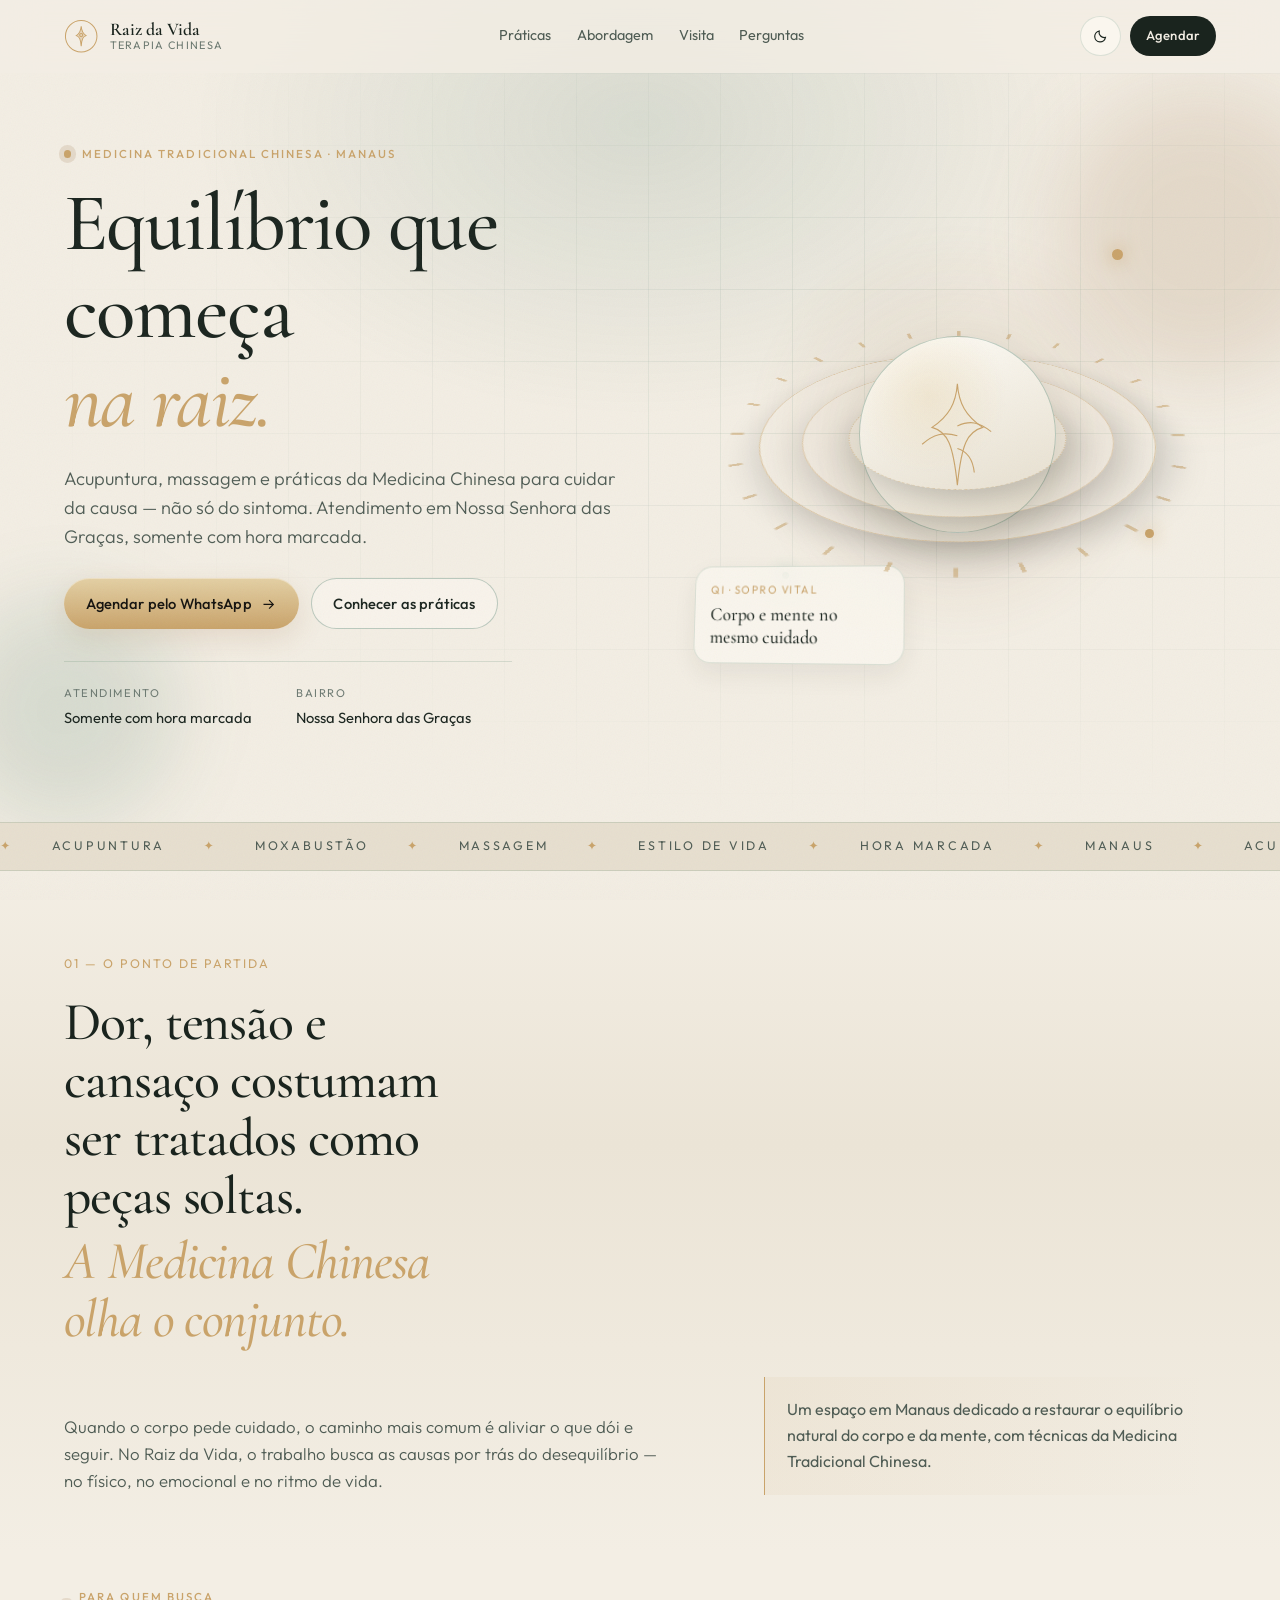
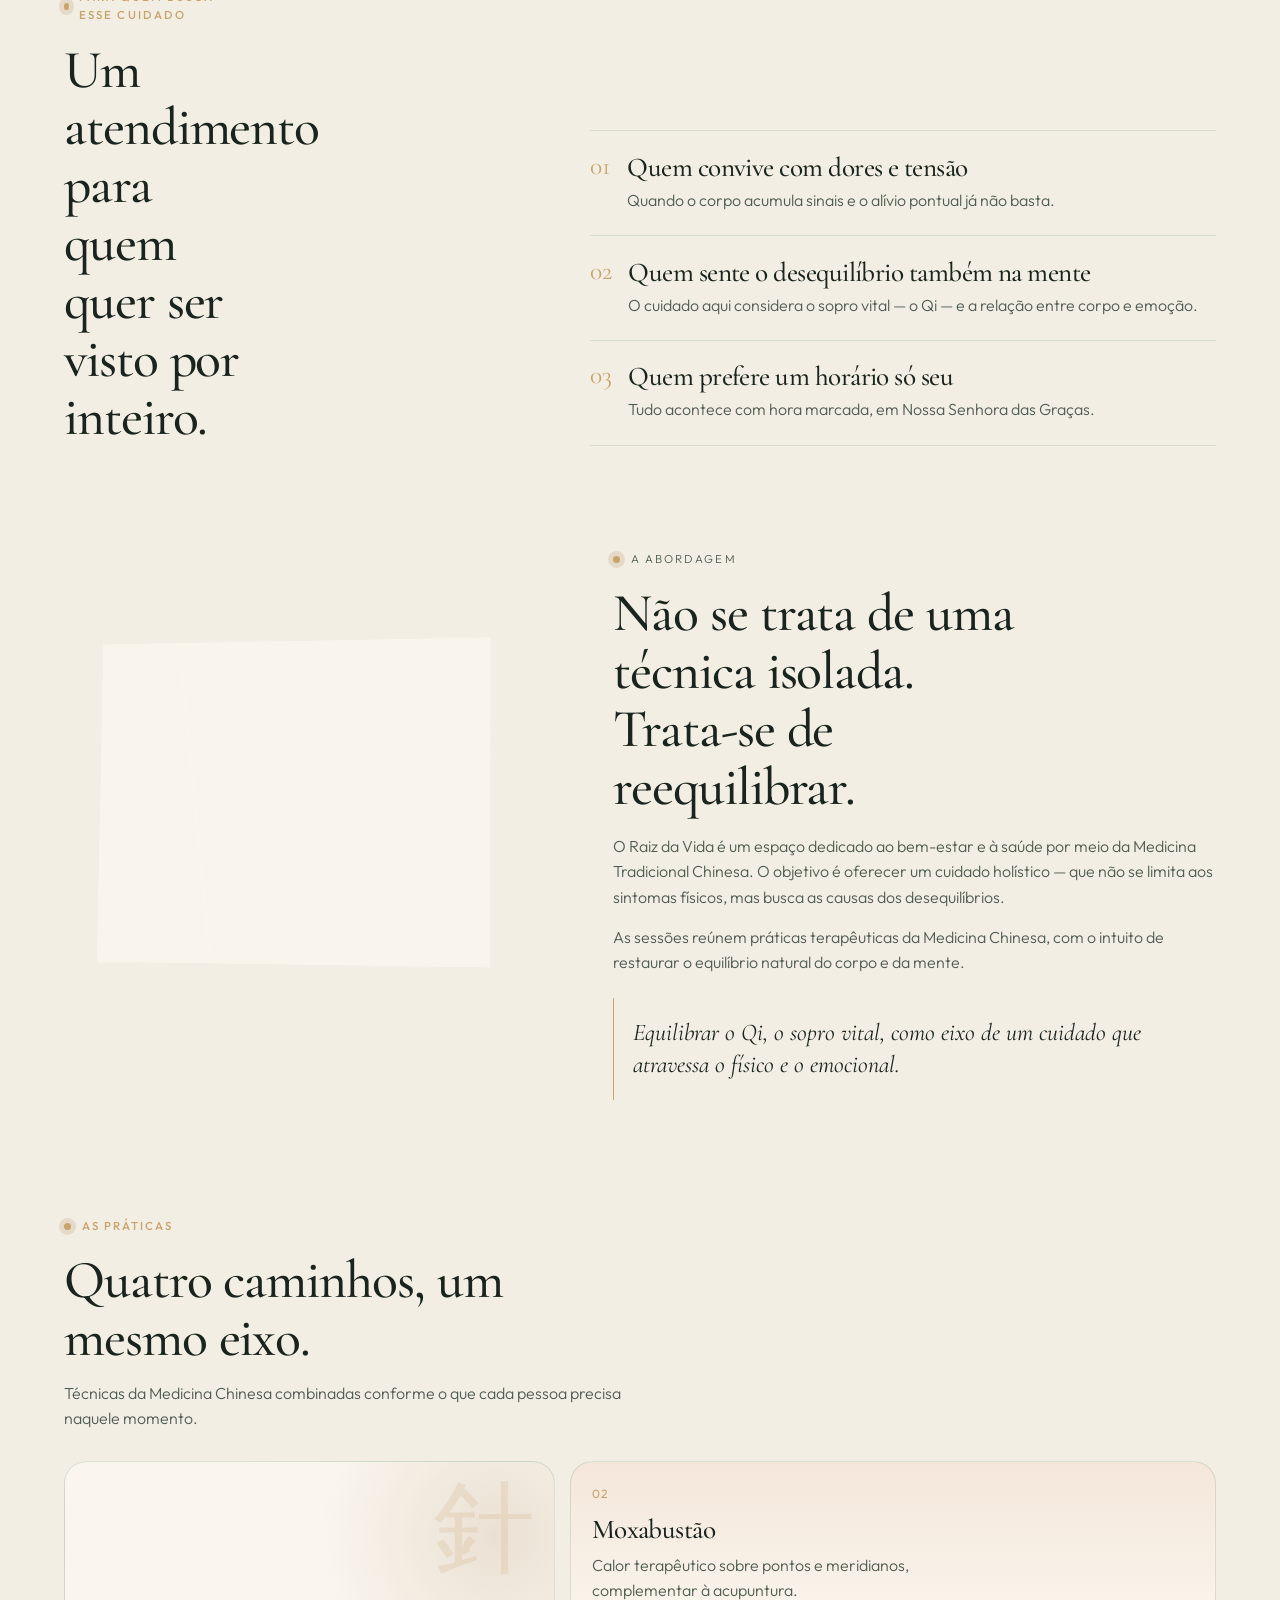
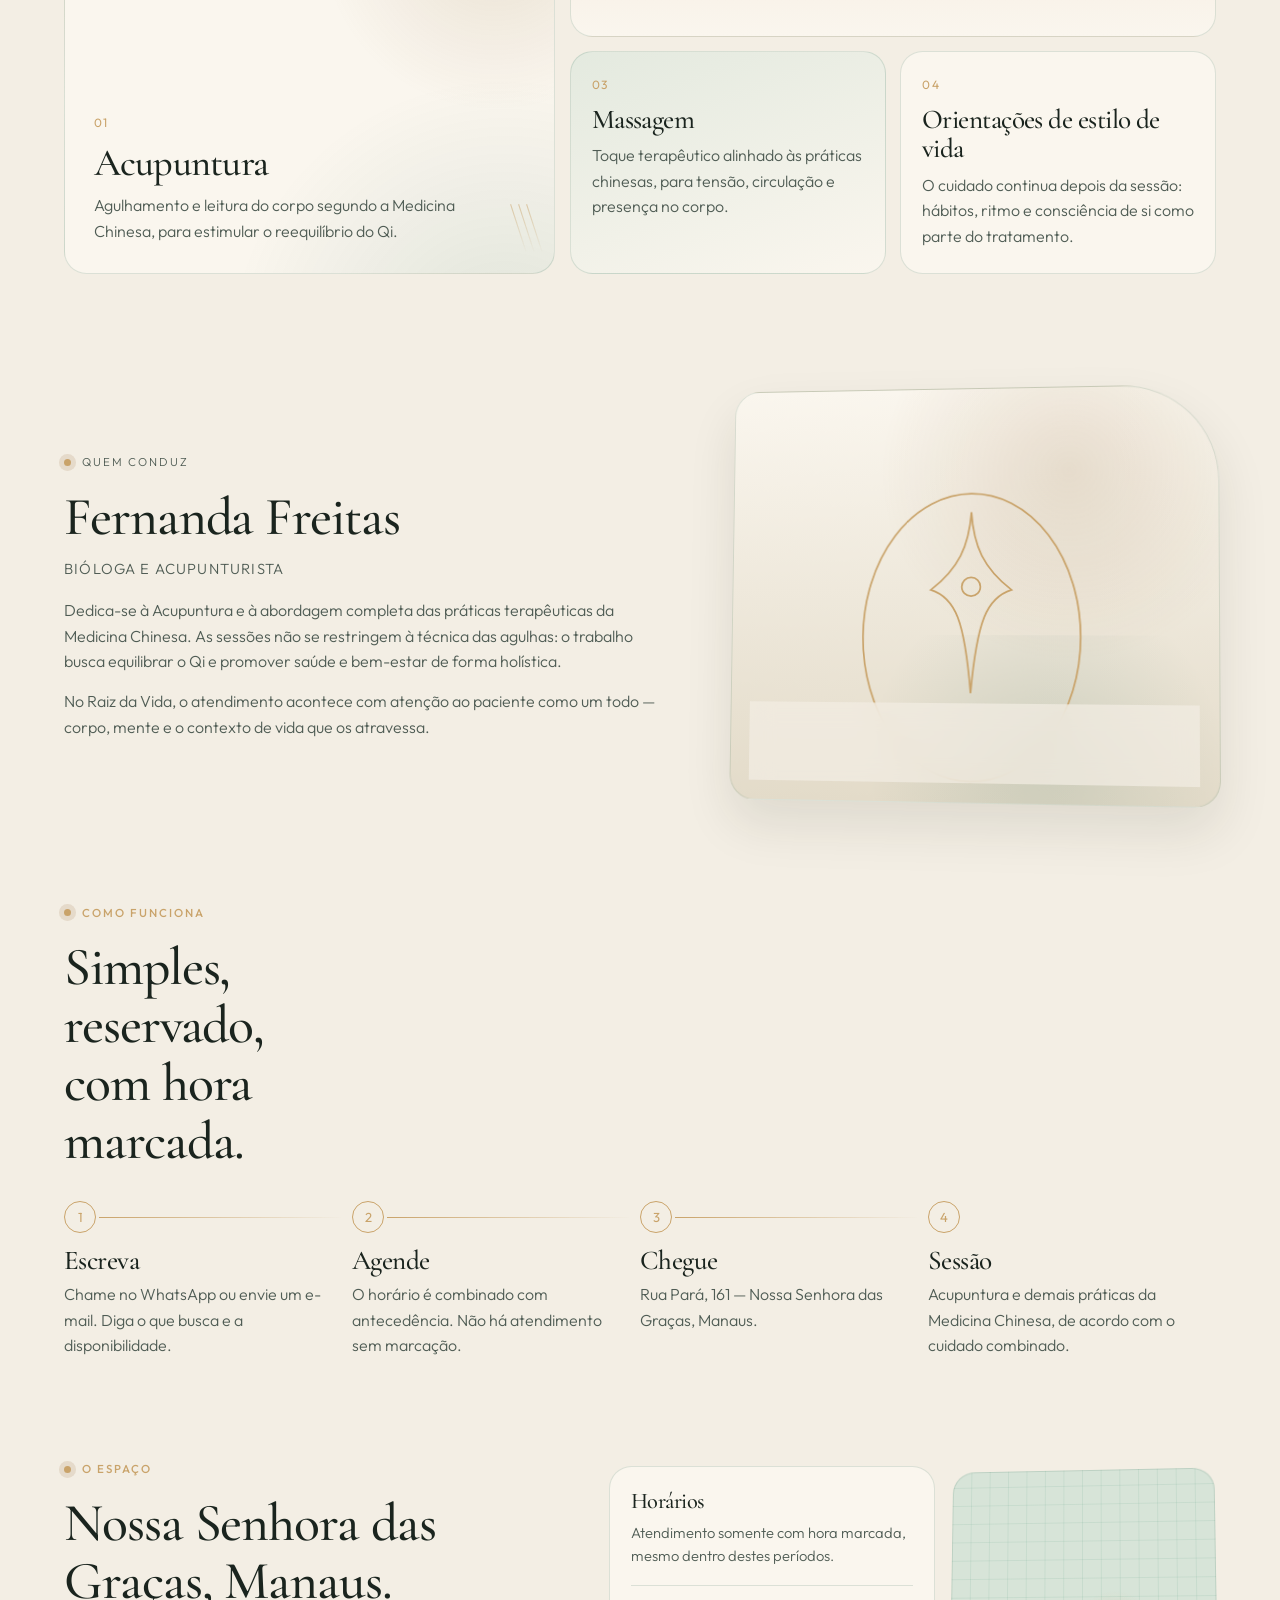
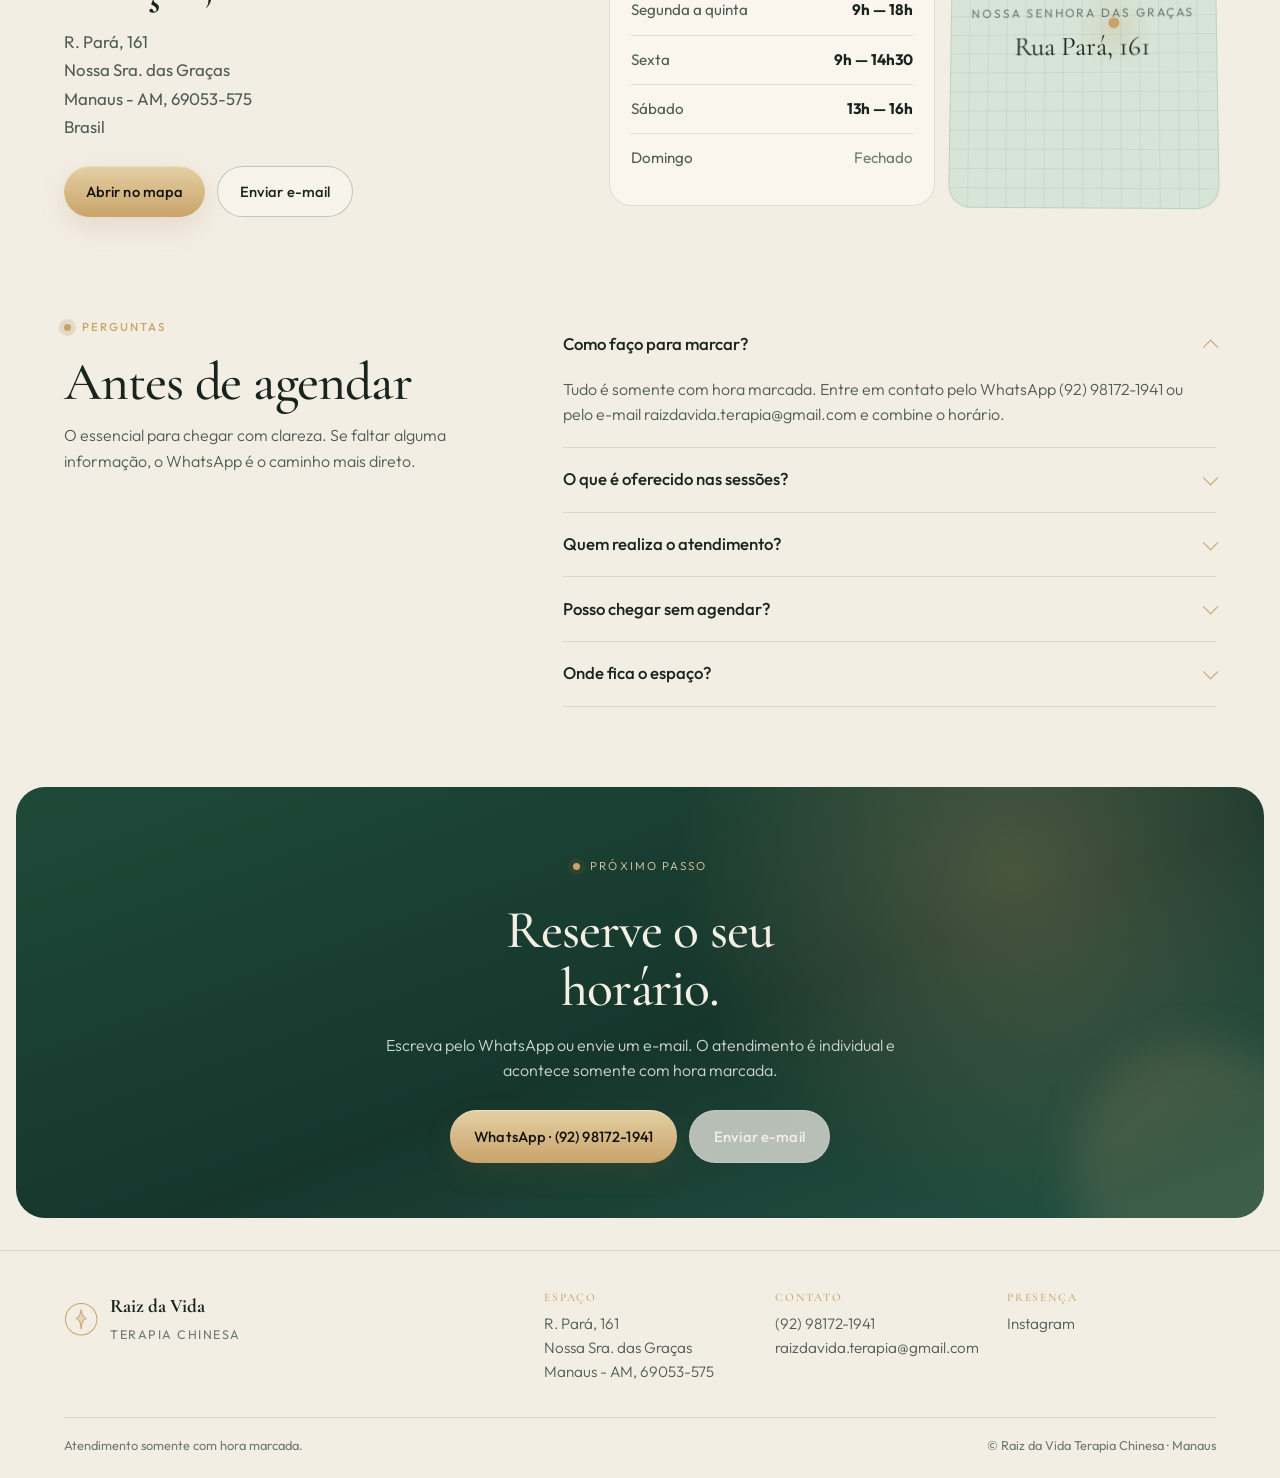
==== raiz-da-vida-terapia-chinesa/index.html @ f579136e "2" ====
<!DOCTYPE html>
<html lang="pt-BR" data-theme="dark">
  <head>
    <meta charset="UTF-8" />
    <meta name="viewport" content="width=device-width, initial-scale=1.0" />
    <meta
      name="description"
      content="Raiz da Vida Terapia Chinesa em Manaus. Acupuntura, moxabustão, massagem e orientações de estilo de vida. Atendimento com hora marcada em Nossa Senhora das Graças."
    />
    <title>Raiz da Vida · Terapia Chinesa em Manaus</title>
    <link rel="preconnect" href="https://fonts.googleapis.com" />
    <link rel="preconnect" href="https://fonts.gstatic.com" crossorigin />
    <link
      href="https://fonts.googleapis.com/css2?family=Cormorant+Garamond:ital,wght@0,400;0,500;0,600;0,700;1,400;1,500&family=Outfit:wght@300;400;500;600;700&display=swap"
      rel="stylesheet"
    />
    <link rel="stylesheet" href="./index.css" />
  </head>
  <body>
    <a class="skip-link" href="#conteudo">Pular para o conteúdo</a>

    <div class="page-glow" aria-hidden="true"></div>
    <div class="page-grain" aria-hidden="true"></div>

    <header class="site-header" data-header>
      <div class="header-inner">
        <a class="brand" href="#topo" aria-label="Raiz da Vida — início">
          <span class="brand-mark" aria-hidden="true">
            <svg viewBox="0 0 48 48" fill="none">
              <circle cx="24" cy="24" r="22" />
              <path d="M24 10c.4 6 2.2 10 6.8 13.2C26.4 24.6 24.8 28 24 38c-.8-10-2.4-13.4-6.8-14.8C21.8 20 23.6 16 24 10Z" />
              <circle cx="24" cy="22.5" r="2.2" />
            </svg>
          </span>
          <span class="brand-text">
            <strong>Raiz da Vida</strong>
            <small>Terapia Chinesa</small>
          </span>
        </a>

        <nav class="nav-desktop" aria-label="Seções da página">
          <a href="#praticas">Práticas</a>
          <a href="#abordagem">Abordagem</a>
          <a href="#visita">Visita</a>
          <a href="#perguntas">Perguntas</a>
        </nav>

        <div class="header-actions">
          <button class="theme-toggle" type="button" data-theme-toggle aria-label="Alternar tema">
            <span class="theme-icon theme-icon-sun" aria-hidden="true">
              <svg viewBox="0 0 24 24" fill="none">
                <circle cx="12" cy="12" r="4" />
                <path d="M12 3v1.6M12 19.4V21M4.9 4.9l1.1 1.1M18 18l1.1 1.1M3 12h1.6M19.4 12H21M4.9 19.1l1.1-1.1M18 6l1.1-1.1" />
              </svg>
            </span>
            <span class="theme-icon theme-icon-moon" aria-hidden="true">
              <svg viewBox="0 0 24 24" fill="none">
                <path d="M18.4 14.2A7.2 7.2 0 0 1 9.8 5.6 7.4 7.4 0 1 0 18.4 14.2Z" />
              </svg>
            </span>
          </button>
          <a
            class="btn btn-header"
            href="https://wa.me/5592981721941?text=Olá,%20gostaria%20de%20agendar%20um%20horário%20na%20Raiz%20da%20Vida%20Terapia%20Chinesa."
            target="_blank"
            rel="noopener noreferrer"
          >
            Agendar
          </a>
          <button class="menu-toggle" type="button" data-menu-toggle aria-expanded="false" aria-controls="menu-mobile">
            <span class="sr-only">Abrir menu</span>
            <span></span>
            <span></span>
          </button>
        </div>
      </div>

      <div class="menu-mobile" id="menu-mobile" data-menu hidden>
        <nav aria-label="Menu móvel">
          <a href="#praticas">Práticas</a>
          <a href="#abordagem">Abordagem</a>
          <a href="#visita">Visita</a>
          <a href="#perguntas">Perguntas</a>
          <a
            href="https://wa.me/5592981721941?text=Olá,%20gostaria%20de%20agendar%20um%20horário%20na%20Raiz%20da%20Vida%20Terapia%20Chinesa."
            target="_blank"
            rel="noopener noreferrer"
          >
            WhatsApp
          </a>
        </nav>
      </div>
    </header>

    <main id="conteudo">
      <section class="hero" id="topo">
        <div class="hero-orb hero-orb-a" aria-hidden="true"></div>
        <div class="hero-orb hero-orb-b" aria-hidden="true"></div>
        <div class="hero-grid" aria-hidden="true"></div>

        <div class="hero-layout">
          <div class="hero-copy reveal">
            <p class="eyebrow">
              <span class="eyebrow-dot"></span>
              Medicina Tradicional Chinesa · Manaus
            </p>
            <h1>
              Equilíbrio que começa
              <em>na raiz.</em>
            </h1>
            <p class="hero-lead">
              Acupuntura, massagem e práticas da Medicina Chinesa para cuidar da causa — não só do sintoma. Atendimento em Nossa Senhora das Graças, somente com hora marcada.
            </p>
            <div class="hero-cta">
              <a
                class="btn btn-primary"
                href="https://wa.me/5592981721941?text=Olá,%20gostaria%20de%20agendar%20um%20horário%20na%20Raiz%20da%20Vida%20Terapia%20Chinesa."
                target="_blank"
                rel="noopener noreferrer"
              >
                <span>Agendar pelo WhatsApp</span>
                <svg viewBox="0 0 24 24" fill="none" aria-hidden="true">
                  <path d="M5 12h14M13 6l6 6-6 6" />
                </svg>
              </a>
              <a class="btn btn-ghost" href="#praticas">Conhecer as práticas</a>
            </div>
            <dl class="hero-meta">
              <div>
                <dt>Atendimento</dt>
                <dd>Somente com hora marcada</dd>
              </div>
              <div>
                <dt>Bairro</dt>
                <dd>Nossa Senhora das Graças</dd>
              </div>
            </dl>
          </div>

          <div class="hero-stage reveal" aria-hidden="true">
            <div class="qi-scene">
              <div class="qi-halo"></div>
              <div class="qi-ring qi-ring-1"></div>
              <div class="qi-ring qi-ring-2"></div>
              <div class="qi-ring qi-ring-3"></div>
              <div class="qi-ticks"></div>
              <div class="qi-core">
                <svg class="qi-root" viewBox="0 0 160 180" fill="none">
                  <path d="M80 18c2 28 12 46 36 62-22 6-30 24-36 82-6-58-14-76-36-82 24-16 34-34 36-62Z" />
                  <path d="M80 78c18-8 30-6 48 8" />
                  <path d="M80 92c-20-6-34-2-50 12" />
                  <path d="M80 110c14 4 22 16 24 34" />
                </svg>
              </div>
              <div class="qi-float qi-float-1"></div>
              <div class="qi-float qi-float-2"></div>
              <div class="qi-float qi-float-3"></div>
              <div class="qi-card">
                <span>Qi · sopro vital</span>
                <strong>Corpo e mente no mesmo cuidado</strong>
              </div>
            </div>
          </div>
        </div>
      </section>

      <div class="ribbon" aria-hidden="true">
        <div class="ribbon-track">
          <span>Acupuntura</span><span>Moxabustão</span><span>Massagem</span><span>Estilo de vida</span><span>Hora marcada</span><span>Manaus</span>
          <span>Acupuntura</span><span>Moxabustão</span><span>Massagem</span><span>Estilo de vida</span><span>Hora marcada</span><span>Manaus</span>
        </div>
      </div>

      <section class="problem" id="cuidado">
        <div class="section-wrap problem-wrap">
          <div class="problem-index reveal">01 — O ponto de partida</div>
          <h2 class="problem-title reveal">
            Dor, tensão e cansaço costumam ser tratados como peças soltas.
            <span>A Medicina Chinesa olha o conjunto.</span>
          </h2>
          <div class="problem-grid">
            <p class="problem-copy reveal">
              Quando o corpo pede cuidado, o caminho mais comum é aliviar o que dói e seguir. No Raiz da Vida, o trabalho busca as causas por trás do desequilíbrio — no físico, no emocional e no ritmo de vida.
            </p>
            <aside class="problem-note reveal">
              <p>Um espaço em Manaus dedicado a restaurar o equilíbrio natural do corpo e da mente, com técnicas da Medicina Tradicional Chinesa.</p>
            </aside>
          </div>
        </div>
      </section>

      <section class="for-whom" id="para-quem">
        <div class="section-wrap">
          <div class="for-whom-head reveal">
            <p class="eyebrow"><span class="eyebrow-dot"></span> Para quem busca esse cuidado</p>
            <h2>Um atendimento para quem quer ser visto por inteiro.</h2>
          </div>
          <ol class="for-whom-list">
            <li class="reveal">
              <span class="fw-num">01</span>
              <div>
                <h3>Quem convive com dores e tensão</h3>
                <p>Quando o corpo acumula sinais e o alívio pontual já não basta.</p>
              </div>
            </li>
            <li class="reveal">
              <span class="fw-num">02</span>
              <div>
                <h3>Quem sente o desequilíbrio também na mente</h3>
                <p>O cuidado aqui considera o sopro vital — o Qi — e a relação entre corpo e emoção.</p>
              </div>
            </li>
            <li class="reveal">
              <span class="fw-num">03</span>
              <div>
                <h3>Quem prefere um horário só seu</h3>
                <p>Tudo acontece com hora marcada, em Nossa Senhora das Graças.</p>
              </div>
            </li>
          </ol>
        </div>
      </section>

      <section class="approach" id="abordagem">
        <div class="section-wrap approach-wrap">
          <div class="approach-visual reveal" aria-hidden="true">
            <div class="approach-panel">
              <div class="approach-layer approach-layer-back"></div>
              <div class="approach-layer approach-layer-mid">
                <svg viewBox="0 0 280 340" fill="none">
                  <circle cx="140" cy="150" r="108" />
                  <circle cx="140" cy="150" r="72" />
                  <path d="M140 42v216M32 150h216" />
                  <path d="M62 72l156 156M218 72 62 228" />
                </svg>
              </div>
              <div class="approach-layer approach-layer-front">
                <span>Holístico</span>
                <strong>Sintoma e causa no mesmo olhar</strong>
              </div>
            </div>
          </div>

          <div class="approach-copy reveal">
            <p class="eyebrow"><span class="eyebrow-dot"></span> A abordagem</p>
            <h2>Não se trata de uma técnica isolada. Trata-se de reequilibrar.</h2>
            <p>
              O Raiz da Vida é um espaço dedicado ao bem-estar e à saúde por meio da Medicina Tradicional Chinesa. O objetivo é oferecer um cuidado holístico — que não se limita aos sintomas físicos, mas busca as causas dos desequilíbrios.
            </p>
            <p>
              As sessões reúnem práticas terapêuticas da Medicina Chinesa, com o intuito de restaurar o equilíbrio natural do corpo e da mente.
            </p>
            <blockquote>
              <p>Equilibrar o Qi, o sopro vital, como eixo de um cuidado que atravessa o físico e o emocional.</p>
            </blockquote>
          </div>
        </div>
      </section>

      <section class="practices" id="praticas">
        <div class="section-wrap">
          <div class="practices-head reveal">
            <p class="eyebrow"><span class="eyebrow-dot"></span> As práticas</p>
            <h2>Quatro caminhos, um mesmo eixo.</h2>
            <p>Técnicas da Medicina Chinesa combinadas conforme o que cada pessoa precisa naquele momento.</p>
          </div>

          <div class="bento">
            <article class="bento-item bento-acu reveal">
              <div class="bento-kicker">01</div>
              <h3>Acupuntura</h3>
              <p>Agulhamento e leitura do corpo segundo a Medicina Chinesa, para estimular o reequilíbrio do Qi.</p>
              <div class="bento-ornament acu-ornament" aria-hidden="true">
                <span></span><span></span><span></span>
              </div>
            </article>

            <article class="bento-item bento-moxa reveal">
              <div class="bento-kicker">02</div>
              <h3>Moxabustão</h3>
              <p>Calor terapêutico sobre pontos e meridianos, complementar à acupuntura.</p>
            </article>

            <article class="bento-item bento-mass reveal">
              <div class="bento-kicker">03</div>
              <h3>Massagem</h3>
              <p>Toque terapêutico alinhado às práticas chinesas, para tensão, circulação e presença no corpo.</p>
            </article>

            <article class="bento-item bento-life reveal">
              <div class="bento-kicker">04</div>
              <h3>Orientações de estilo de vida</h3>
              <p>O cuidado continua depois da sessão: hábitos, ritmo e consciência de si como parte do tratamento.</p>
            </article>
          </div>
        </div>
      </section>

      <section class="about" id="espaco">
        <div class="section-wrap about-wrap">
          <div class="about-copy reveal">
            <p class="eyebrow"><span class="eyebrow-dot"></span> Quem conduz</p>
            <h2>Fernanda Freitas</h2>
            <p class="about-role">Bióloga e acupunturista</p>
            <p>
              Dedica-se à Acupuntura e à abordagem completa das práticas terapêuticas da Medicina Chinesa. As sessões não se restringem à técnica das agulhas: o trabalho busca equilibrar o Qi e promover saúde e bem-estar de forma holística.
            </p>
            <p>
              No Raiz da Vida, o atendimento acontece com atenção ao paciente como um todo — corpo, mente e o contexto de vida que os atravessa.
            </p>
          </div>

          <div class="about-frame reveal" aria-hidden="true">
            <div class="about-portrait">
              <div class="portrait-glow"></div>
              <svg class="portrait-mark" viewBox="0 0 200 260" fill="none">
                <ellipse cx="100" cy="128" rx="70" ry="92" />
                <path d="M100 48c1.6 22 8 36 26 50-16 5-22 20-26 66-4-46-10-61-26-66 18-14 24.4-28 26-50Z" />
                <circle cx="100" cy="96" r="6" />
              </svg>
              <div class="portrait-caption">
                <span>Raiz da Vida</span>
                <strong>Terapia Chinesa · Manaus</strong>
              </div>
            </div>
          </div>
        </div>
      </section>

      <section class="flow" id="como-funciona">
        <div class="section-wrap">
          <div class="flow-head reveal">
            <p class="eyebrow"><span class="eyebrow-dot"></span> Como funciona</p>
            <h2>Simples, reservado, com hora marcada.</h2>
          </div>

          <ol class="flow-path">
            <li class="reveal">
              <span class="flow-step">1</span>
              <h3>Escreva</h3>
              <p>Chame no WhatsApp ou envie um e-mail. Diga o que busca e a disponibilidade.</p>
            </li>
            <li class="reveal">
              <span class="flow-step">2</span>
              <h3>Agende</h3>
              <p>O horário é combinado com antecedência. Não há atendimento sem marcação.</p>
            </li>
            <li class="reveal">
              <span class="flow-step">3</span>
              <h3>Chegue</h3>
              <p>Rua Pará, 161 — Nossa Senhora das Graças, Manaus.</p>
            </li>
            <li class="reveal">
              <span class="flow-step">4</span>
              <h3>Sessão</h3>
              <p>Acupuntura e demais práticas da Medicina Chinesa, de acordo com o cuidado combinado.</p>
            </li>
          </ol>
        </div>
      </section>

      <section class="visit" id="visita">
        <div class="section-wrap visit-wrap">
          <div class="visit-copy reveal">
            <p class="eyebrow"><span class="eyebrow-dot"></span> O espaço</p>
            <h2>Nossa Senhora das Graças, Manaus.</h2>
            <address>
              R. Pará, 161<br />
              Nossa Sra. das Graças<br />
              Manaus - AM, 69053-575<br />
              Brasil
            </address>
            <div class="visit-actions">
              <a
                class="btn btn-primary"
                href="https://www.google.com/maps/search/?api=1&query=R.+Pará,+161+-+Nossa+Sra.+das+Graças,+Manaus+-+AM,+69053-575"
                target="_blank"
                rel="noopener noreferrer"
              >
                Abrir no mapa
              </a>
              <a class="btn btn-ghost" href="mailto:raizdavida.terapia@gmail.com">Enviar e-mail</a>
            </div>
          </div>

          <div class="visit-board reveal">
            <div class="hours-card">
              <div class="hours-head">
                <h3>Horários</h3>
                <p>Atendimento somente com hora marcada, mesmo dentro destes períodos.</p>
              </div>
              <ul class="hours-list">
                <li><span>Segunda a quinta</span><strong>9h — 18h</strong></li>
                <li><span>Sexta</span><strong>9h — 14h30</strong></li>
                <li><span>Sábado</span><strong>13h — 16h</strong></li>
                <li class="hours-closed"><span>Domingo</span><strong>Fechado</strong></li>
              </ul>
            </div>
            <div class="map-card">
              <div class="map-grain" aria-hidden="true"></div>
              <p class="map-label">Nossa Senhora das Graças</p>
              <p class="map-pin">Rua Pará, 161</p>
              <span class="map-pulse" aria-hidden="true"></span>
            </div>
          </div>
        </div>
      </section>

      <section class="faq" id="perguntas">
        <div class="section-wrap faq-wrap">
          <div class="faq-intro reveal">
            <p class="eyebrow"><span class="eyebrow-dot"></span> Perguntas</p>
            <h2>Antes de agendar</h2>
            <p>O essencial para chegar com clareza. Se faltar alguma informação, o WhatsApp é o caminho mais direto.</p>
          </div>

          <div class="faq-list">
            <details class="faq-item reveal" open>
              <summary>Como faço para marcar?</summary>
              <p>Tudo é somente com hora marcada. Entre em contato pelo WhatsApp (92) 98172-1941 ou pelo e-mail raizdavida.terapia@gmail.com e combine o horário.</p>
            </details>
            <details class="faq-item reveal">
              <summary>O que é oferecido nas sessões?</summary>
              <p>Práticas da Medicina Tradicional Chinesa: acupuntura, moxabustão, massagem e orientações de estilo de vida. A sessão é pensada de forma holística, não como uma técnica isolada.</p>
            </details>
            <details class="faq-item reveal">
              <summary>Quem realiza o atendimento?</summary>
              <p>Fernanda Freitas, bióloga e acupunturista. As sessões incluem a Acupuntura e as demais práticas terapêuticas da Medicina Chinesa, com foco em equilibrar o Qi.</p>
            </details>
            <details class="faq-item reveal">
              <summary>Posso chegar sem agendar?</summary>
              <p>Não. O atendimento acontece apenas com hora marcada, inclusive nos dias e horários de funcionamento.</p>
            </details>
            <details class="faq-item reveal">
              <summary>Onde fica o espaço?</summary>
              <p>R. Pará, 161 — Nossa Senhora das Graças, Manaus - AM, CEP 69053-575.</p>
            </details>
          </div>
        </div>
      </section>

      <section class="final-cta" id="agendar">
        <div class="cta-orb" aria-hidden="true"></div>
        <div class="section-wrap cta-wrap reveal">
          <p class="eyebrow light"><span class="eyebrow-dot"></span> Próximo passo</p>
          <h2>Reserve o seu horário.</h2>
          <p>Escreva pelo WhatsApp ou envie um e-mail. O atendimento é individual e acontece somente com hora marcada.</p>
          <div class="cta-row">
            <a
              class="btn btn-primary btn-lg"
              href="https://wa.me/5592981721941?text=Olá,%20gostaria%20de%20agendar%20um%20horário%20na%20Raiz%20da%20Vida%20Terapia%20Chinesa."
              target="_blank"
              rel="noopener noreferrer"
            >
              WhatsApp · (92) 98172-1941
            </a>
            <a class="btn btn-ghost btn-lg" href="mailto:raizdavida.terapia@gmail.com">Enviar e-mail</a>
          </div>
        </div>
      </section>
    </main>

    <footer class="site-footer">
      <div class="section-wrap footer-wrap">
        <div class="footer-brand">
          <span class="brand-mark" aria-hidden="true">
            <svg viewBox="0 0 48 48" fill="none">
              <circle cx="24" cy="24" r="22" />
              <path d="M24 10c.4 6 2.2 10 6.8 13.2C26.4 24.6 24.8 28 24 38c-.8-10-2.4-13.4-6.8-14.8C21.8 20 23.6 16 24 10Z" />
            </svg>
          </span>
          <div>
            <strong>Raiz da Vida</strong>
            <span>Terapia Chinesa</span>
          </div>
        </div>

        <div class="footer-cols">
          <div>
            <h3>Espaço</h3>
            <p>R. Pará, 161<br />Nossa Sra. das Graças<br />Manaus - AM, 69053-575</p>
          </div>
          <div>
            <h3>Contato</h3>
            <p>
              <a href="https://wa.me/5592981721941" target="_blank" rel="noopener noreferrer">(92) 98172-1941</a><br />
              <a href="mailto:raizdavida.terapia@gmail.com">raizdavida.terapia@gmail.com</a>
            </p>
          </div>
          <div>
            <h3>Presença</h3>
            <p>
              <a href="https://www.instagram.com/raizdavida_terapia/" target="_blank" rel="noopener noreferrer">Instagram</a>
            </p>
          </div>
        </div>
      </div>
      <div class="footer-base">
        <p>Atendimento somente com hora marcada.</p>
        <p>© Raiz da Vida Terapia Chinesa · Manaus</p>
      </div>
    </footer>

    <script src="./index.js"></script>
  </body>
</html>
---- raiz-da-vida-terapia-chinesa/index.css ----
:root {
  --font-display: "Cormorant Garamond", "Times New Roman", serif;
  --font-body: "Outfit", system-ui, sans-serif;
  --ease: cubic-bezier(0.22, 1, 0.36, 1);
  --header-h: 4.5rem;
  --max: 72rem;
  --gold: #c9a36a;
  --gold-soft: #e4d0a4;
  --jade: #3f8f72;
  --jade-deep: #1e5a45;
}

html[data-theme="dark"] {
  color-scheme: dark;
  --bg: #0b100e;
  --bg-2: #111814;
  --bg-3: #171f1b;
  --surface: #1a231e;
  --surface-2: #222c26;
  --ink: #f4efe4;
  --muted: #b7c2ba;
  --faint: #8a968e;
  --line: rgba(201, 163, 106, 0.16);
  --line-strong: rgba(201, 163, 106, 0.32);
  --glow: rgba(63, 143, 114, 0.28);
  --gold-glow: rgba(201, 163, 106, 0.22);
  --shadow: 0 24px 60px rgba(0, 0, 0, 0.45);
  --shadow-soft: 0 10px 30px rgba(0, 0, 0, 0.28);
  --btn-ink: #14120e;
  --header-bg: rgba(11, 16, 14, 0.72);
  --map: #15211c;
}

html[data-theme="light"] {
  color-scheme: light;
  --bg: #f3eee4;
  --bg-2: #ebe4d6;
  --bg-3: #e3dbc9;
  --surface: #faf6ee;
  --surface-2: #fffdf8;
  --ink: #1a241e;
  --muted: #4f5c54;
  --faint: #6d7a72;
  --line: rgba(30, 90, 69, 0.14);
  --line-strong: rgba(30, 90, 69, 0.28);
  --glow: rgba(30, 90, 69, 0.12);
  --gold-glow: rgba(139, 94, 46, 0.14);
  --shadow: 0 24px 50px rgba(42, 36, 24, 0.1);
  --shadow-soft: 0 10px 24px rgba(42, 36, 24, 0.07);
  --btn-ink: #14120e;
  --header-bg: rgba(243, 238, 228, 0.78);
  --map: #d7e4d8;
}

*,
*::before,
*::after {
  box-sizing: border-box;
}

html {
  scroll-behavior: smooth;
  background: var(--bg);
}

html,
body {
  margin: 0;
  overflow-x: hidden;
  max-width: 100%;
}

body {
  font-family: var(--font-body);
  color: var(--ink);
  background: var(--bg);
  line-height: 1.6;
  min-height: 100vh;
  position: relative;
  -webkit-font-smoothing: antialiased;
  text-rendering: optimizeLegibility;
  transition: background 0.45s var(--ease), color 0.45s var(--ease);
}

img,
svg {
  max-width: 100%;
  display: block;
}

a {
  color: inherit;
  text-decoration: none;
}

button {
  font: inherit;
  color: inherit;
  background: none;
  border: 0;
  cursor: pointer;
}

h1,
h2,
h3,
p,
ul,
ol,
dl,
blockquote,
figure,
address {
  margin: 0;
}

address {
  font-style: normal;
}

.sr-only {
  position: absolute;
  width: 1px;
  height: 1px;
  padding: 0;
  margin: -1px;
  overflow: hidden;
  clip: rect(0, 0, 0, 0);
  white-space: nowrap;
  border: 0;
}

.skip-link {
  position: absolute;
  left: 1rem;
  top: -4rem;
  z-index: 80;
  padding: 0.7rem 1rem;
  background: var(--gold);
  color: var(--btn-ink);
  border-radius: 999px;
}

.skip-link:focus {
  top: 1rem;
}

.page-glow {
  pointer-events: none;
  position: fixed;
  inset: -20% auto auto 50%;
  width: min(58rem, 140vw);
  height: 38rem;
  transform: translateX(-50%);
  background: radial-gradient(ellipse at center, var(--glow), transparent 68%);
  z-index: 0;
}

.page-grain {
  pointer-events: none;
  position: fixed;
  inset: 0;
  z-index: 1;
  opacity: 0.045;
  background-image: url("data:image/svg+xml,%3Csvg xmlns='http://www.w3.org/2000/svg' width='140' height='140'%3E%3Cfilter id='n'%3E%3CfeTurbulence type='fractalNoise' baseFrequency='.85' numOctaves='2' stitchTiles='stitch'/%3E%3C/filter%3E%3Crect width='100%25' height='100%25' filter='url(%23n)'/%3E%3C/svg%3E");
}

.section-wrap {
  width: min(var(--max), calc(100% - 2rem));
  margin-inline: auto;
}

@media (min-width: 768px) {
  .section-wrap {
    width: min(var(--max), calc(100% - 4rem));
  }
}

.eyebrow {
  display: inline-flex;
  align-items: center;
  gap: 0.65rem;
  margin-bottom: 1rem;
  color: var(--gold);
  font-size: 0.72rem;
  font-weight: 500;
  letter-spacing: 0.18em;
  text-transform: uppercase;
}

.eyebrow-dot {
  width: 0.45rem;
  height: 0.45rem;
  border-radius: 50%;
  background: var(--gold);
  box-shadow: 0 0 0 5px var(--gold-glow);
}

h1,
h2,
h3 {
  font-family: var(--font-display);
  font-weight: 500;
  letter-spacing: -0.02em;
  line-height: 1.08;
}

h2 {
  font-size: clamp(1.85rem, 4.6vw, 3.35rem);
}

h3 {
  font-size: clamp(1.25rem, 2.2vw, 1.7rem);
}

.btn {
  display: inline-flex;
  align-items: center;
  justify-content: center;
  gap: 0.55rem;
  min-height: 3.05rem;
  padding: 0.8rem 1.35rem;
  border-radius: 999px;
  font-size: 0.92rem;
  font-weight: 500;
  letter-spacing: 0.01em;
  max-width: 100%;
  text-align: center;
  white-space: nowrap;
  transition: transform 0.25s var(--ease), background 0.25s var(--ease), border-color 0.25s var(--ease), box-shadow 0.25s var(--ease), color 0.25s var(--ease);
}

.btn svg {
  width: 1.05rem;
  height: 1.05rem;
  stroke: currentColor;
  stroke-width: 1.7;
}

.btn-primary {
  background: linear-gradient(180deg, var(--gold-soft), var(--gold));
  color: var(--btn-ink);
  box-shadow: 0 10px 28px var(--gold-glow), inset 0 1px 0 rgba(255, 255, 255, 0.35);
}

.btn-primary:hover {
  transform: translateY(-2px);
  box-shadow: 0 16px 36px var(--gold-glow);
}

.btn-primary:active {
  transform: translateY(0);
}

.btn-ghost {
  border: 1px solid var(--line-strong);
  background: color-mix(in srgb, var(--surface) 70%, transparent);
  backdrop-filter: blur(10px);
}

.btn-ghost:hover {
  border-color: var(--gold);
  transform: translateY(-2px);
}

.btn:focus-visible,
.theme-toggle:focus-visible,
.menu-toggle:focus-visible,
summary:focus-visible {
  outline: 2px solid var(--gold);
  outline-offset: 3px;
}

.btn-lg {
  min-height: 3.35rem;
  padding-inline: 1.5rem;
}

.btn-header {
  display: none;
  min-height: 2.55rem;
  padding: 0.45rem 1rem;
  background: var(--ink);
  color: var(--bg);
  font-size: 0.82rem;
}

html[data-theme="dark"] .btn-header {
  background: var(--gold);
  color: var(--btn-ink);
}

.btn-header:hover {
  transform: translateY(-1px);
}

@media (min-width: 640px) {
  .btn-header {
    display: inline-flex;
  }
}

.site-header {
  position: sticky;
  top: 0;
  z-index: 40;
  backdrop-filter: blur(18px) saturate(1.2);
  background: var(--header-bg);
  border-bottom: 1px solid transparent;
  transition: border-color 0.3s var(--ease), background 0.3s var(--ease);
}

.site-header.is-scrolled {
  border-bottom-color: var(--line);
}

.header-inner {
  width: min(var(--max), calc(100% - 2rem));
  margin: 0 auto;
  min-height: var(--header-h);
  display: flex;
  align-items: center;
  justify-content: space-between;
  gap: 1rem;
}

.brand {
  display: flex;
  align-items: center;
  gap: 0.7rem;
}

.brand-mark {
  width: 2.15rem;
  height: 2.15rem;
  flex: none;
}

.brand-mark svg {
  width: 100%;
  height: 100%;
  stroke: var(--gold);
  stroke-width: 1.4;
}

.brand-mark path {
  fill: color-mix(in srgb, var(--gold) 35%, transparent);
}

.brand-text {
  display: flex;
  flex-direction: column;
  line-height: 1.1;
}

.brand-text strong {
  font-family: var(--font-display);
  font-size: 1.12rem;
  font-weight: 600;
}

.brand-text small {
  color: var(--faint);
  font-size: 0.68rem;
  letter-spacing: 0.12em;
  text-transform: uppercase;
}

.nav-desktop {
  display: none;
  gap: 1.6rem;
}

.nav-desktop a {
  color: var(--muted);
  font-size: 0.9rem;
  position: relative;
}

.nav-desktop a::after {
  content: "";
  position: absolute;
  left: 0;
  bottom: -0.35rem;
  width: 0;
  height: 1px;
  background: var(--gold);
  transition: width 0.3s var(--ease);
}

.nav-desktop a:hover {
  color: var(--ink);
}

.nav-desktop a:hover::after {
  width: 100%;
}

@media (min-width: 900px) {
  .nav-desktop {
    display: flex;
  }
}

.header-actions {
  display: flex;
  align-items: center;
  gap: 0.55rem;
}

.theme-toggle {
  width: 2.55rem;
  height: 2.55rem;
  border-radius: 50%;
  border: 1px solid var(--line);
  display: grid;
  place-items: center;
  background: var(--surface);
}

.theme-toggle svg {
  width: 1.1rem;
  height: 1.1rem;
  stroke: var(--ink);
  stroke-width: 1.6;
}

html[data-theme="dark"] .theme-icon-moon,
html[data-theme="light"] .theme-icon-sun {
  display: none;
}

.menu-toggle {
  width: 2.55rem;
  height: 2.55rem;
  border-radius: 50%;
  border: 1px solid var(--line);
  display: grid;
  place-content: center;
  gap: 0.32rem;
}

.menu-toggle span:not(.sr-only) {
  display: block;
  width: 0.95rem;
  height: 1.5px;
  background: var(--ink);
  transition: transform 0.3s var(--ease);
}

.menu-toggle.is-open span:nth-child(2) {
  transform: translateY(2.5px) rotate(45deg);
}

.menu-toggle.is-open span:nth-child(3) {
  transform: translateY(-2.5px) rotate(-45deg);
}

@media (min-width: 900px) {
  .menu-toggle {
    display: none;
  }
}

.menu-mobile {
  border-top: 1px solid var(--line);
  background: var(--bg-2);
  padding: 0.6rem 1.25rem 1.15rem;
}

.menu-mobile nav {
  display: grid;
}

.menu-mobile a {
  padding: 0.85rem 0;
  border-bottom: 1px solid var(--line);
  font-size: 1.02rem;
}

.hero {
  position: relative;
  isolation: isolate;
  padding: 2.2rem 0 3.5rem;
  overflow: hidden;
}

.hero-grid {
  position: absolute;
  inset: 0;
  background-image:
    linear-gradient(var(--line) 1px, transparent 1px),
    linear-gradient(90deg, var(--line) 1px, transparent 1px);
  background-size: 4.5rem 4.5rem;
  mask-image: radial-gradient(ellipse at 70% 40%, black 10%, transparent 72%);
  opacity: 0.55;
}

.hero-orb {
  position: absolute;
  border-radius: 50%;
  filter: blur(40px);
  pointer-events: none;
}

.hero-orb-a {
  width: 18rem;
  height: 18rem;
  right: -4rem;
  top: 1rem;
  background: var(--gold-glow);
  animation: floaty 9s ease-in-out infinite;
}

.hero-orb-b {
  width: 14rem;
  height: 14rem;
  left: -3rem;
  bottom: 0;
  background: var(--glow);
  animation: floaty 11s ease-in-out infinite reverse;
}

.hero-layout {
  width: min(var(--max), calc(100% - 2rem));
  margin: 0 auto;
  display: grid;
  gap: 2.4rem;
  position: relative;
  z-index: 1;
}

@media (min-width: 768px) {
  .hero {
    padding: 3.2rem 0 4.5rem;
  }

  .hero-layout {
    width: min(var(--max), calc(100% - 4rem));
  }
}

@media (min-width: 1024px) {
  .hero {
    padding: 3.6rem 0 5.2rem;
  }

  .hero-layout {
    grid-template-columns: 1.05fr 0.95fr;
    align-items: center;
    gap: 2rem;
    min-height: min(38rem, calc(100svh - var(--header-h) - 4rem));
  }
}

.hero-copy h1 {
  font-size: clamp(2.45rem, 8vw, 5.1rem);
  max-width: 12ch;
}

.hero-copy h1 em {
  display: block;
  font-style: italic;
  color: var(--gold);
}

.hero-lead {
  margin-top: 1.25rem;
  max-width: 36rem;
  color: var(--muted);
  font-size: clamp(1rem, 1.7vw, 1.14rem);
  font-weight: 300;
}

.hero-cta {
  display: flex;
  flex-wrap: wrap;
  gap: 0.75rem;
  margin-top: 1.7rem;
}

.hero-meta {
  display: grid;
  grid-template-columns: 1fr 1fr;
  gap: 1rem;
  margin-top: 2rem;
  padding-top: 1.4rem;
  border-top: 1px solid var(--line);
  max-width: 28rem;
}

.hero-meta dt {
  color: var(--faint);
  font-size: 0.7rem;
  letter-spacing: 0.14em;
  text-transform: uppercase;
}

.hero-meta dd {
  margin: 0.2rem 0 0;
  font-size: 0.92rem;
}

.hero-stage {
  display: flex;
  justify-content: center;
  perspective: 1200px;
}

.qi-scene {
  position: relative;
  width: min(100%, 34rem);
  aspect-ratio: 1;
  transform-style: preserve-3d;
}

.qi-halo {
  position: absolute;
  inset: 8%;
  border-radius: 50%;
  background: radial-gradient(circle, var(--gold-glow), transparent 68%);
  filter: blur(8px);
}

.qi-ring {
  position: absolute;
  inset: 12%;
  border-radius: 50%;
  border: 1px solid color-mix(in srgb, var(--gold) 55%, transparent);
  transform: rotateX(62deg) rotateZ(-18deg);
  box-shadow: 0 20px 40px rgba(0, 0, 0, 0.18);
}

.qi-ring-2 {
  inset: 20%;
  border-color: color-mix(in srgb, var(--gold) 45%, transparent);
  animation: spin 28s linear infinite;
}

.qi-ring-3 {
  inset: 29%;
  border-style: dashed;
  animation: spin 40s linear infinite reverse;
}

.qi-ticks {
  position: absolute;
  inset: 6%;
  border-radius: 50%;
  background:
    repeating-conic-gradient(from 0deg, var(--gold) 0 1deg, transparent 1deg 15deg);
  mask: radial-gradient(circle, transparent 66%, black 67%, black 70%, transparent 71%);
  opacity: 0.55;
  transform: rotateX(58deg);
}

.qi-core {
  position: absolute;
  inset: 31%;
  border-radius: 50%;
  background:
    radial-gradient(circle at 35% 30%, color-mix(in srgb, var(--gold-soft) 35%, transparent), transparent 42%),
    linear-gradient(160deg, var(--surface-2), var(--bg-3));
  border: 1px solid var(--line-strong);
  display: grid;
  place-items: center;
  box-shadow: var(--shadow), inset 0 1px 0 rgba(255, 255, 255, 0.08);
  animation: floaty 7s ease-in-out infinite;
}

.qi-root {
  width: 58%;
  stroke: var(--gold);
  stroke-width: 1.6;
}

.qi-float {
  position: absolute;
  border-radius: 50%;
  background: var(--gold);
  box-shadow: 0 0 18px var(--gold);
}

.qi-float-1 {
  width: 0.7rem;
  height: 0.7rem;
  top: 14%;
  right: 18%;
  animation: floaty 5.5s ease-in-out infinite;
}

.qi-float-2 {
  width: 0.45rem;
  height: 0.45rem;
  left: 16%;
  bottom: 22%;
  background: var(--jade);
  box-shadow: 0 0 16px var(--jade);
  animation: floaty 6.5s ease-in-out infinite reverse;
}

.qi-float-3 {
  width: 0.55rem;
  height: 0.55rem;
  right: 12%;
  bottom: 30%;
  animation: floaty 8s ease-in-out infinite;
}

.qi-card {
  position: absolute;
  left: 0;
  bottom: 6%;
  max-width: 13.5rem;
  padding: 0.85rem 1rem;
  border-radius: 1.1rem;
  background: color-mix(in srgb, var(--surface) 86%, transparent);
  border: 1px solid var(--line);
  backdrop-filter: blur(16px);
  box-shadow: var(--shadow-soft);
  transform: rotateX(8deg) rotateY(-12deg) translateZ(28px);
}

.qi-card span {
  display: block;
  color: var(--gold);
  font-size: 0.68rem;
  letter-spacing: 0.14em;
  text-transform: uppercase;
}

.qi-card strong {
  display: block;
  margin-top: 0.25rem;
  font-family: var(--font-display);
  font-size: 1.15rem;
  font-weight: 500;
  line-height: 1.2;
}

.ribbon {
  border-block: 1px solid var(--line);
  background: var(--bg-2);
  overflow: hidden;
  padding: 0.85rem 0;
}

.ribbon-track {
  display: flex;
  gap: 2.4rem;
  width: max-content;
  animation: marquee 28s linear infinite;
  color: var(--muted);
  font-size: 0.78rem;
  letter-spacing: 0.22em;
  text-transform: uppercase;
}

.ribbon-track span::before {
  content: "✦";
  margin-right: 2.4rem;
  color: var(--gold);
}

.problem {
  padding: 4.5rem 0 3.5rem;
  background:
    linear-gradient(180deg, transparent, var(--bg-2) 40%, var(--bg));
}

.problem-index {
  color: var(--gold);
  font-size: 0.78rem;
  letter-spacing: 0.16em;
  text-transform: uppercase;
  margin-bottom: 1.2rem;
}

.problem-title {
  max-width: 16ch;
}

.problem-title span {
  display: block;
  margin-top: 0.45rem;
  color: var(--gold);
  font-style: italic;
}

.problem-grid {
  display: grid;
  gap: 1.4rem;
  margin-top: 1.8rem;
}

.problem-copy {
  color: var(--muted);
  max-width: 38rem;
  font-size: 1.05rem;
  font-weight: 300;
}

.problem-note {
  padding: 1.3rem 1.35rem;
  border-left: 1px solid var(--gold);
  background: linear-gradient(90deg, color-mix(in srgb, var(--gold) 8%, transparent), transparent);
  color: var(--muted);
  max-width: 28rem;
}

@media (min-width: 900px) {
  .problem {
    padding: 5.2rem 0 3.6rem;
  }

  .problem-grid {
    grid-template-columns: 1.2fr 0.8fr;
    align-items: end;
  }
}

.for-whom {
  padding: 2.2rem 0 4.2rem;
}

.for-whom-head {
  max-width: 16ch;
  margin-bottom: 1.6rem;
}

.for-whom-list {
  list-style: none;
  padding: 0;
  display: grid;
  gap: 0;
}

.for-whom-list li {
  display: grid;
  grid-template-columns: auto 1fr;
  gap: 1rem;
  padding: 1.2rem 0;
  border-top: 1px solid var(--line);
}

.for-whom-list li:last-child {
  border-bottom: 1px solid var(--line);
}

.fw-num {
  font-family: var(--font-display);
  font-size: 1.6rem;
  color: var(--gold);
  line-height: 1;
}

.for-whom-list h3 {
  margin-bottom: 0.35rem;
}

.for-whom-list p {
  color: var(--muted);
  font-weight: 300;
}

@media (min-width: 900px) {
  .for-whom .section-wrap {
    display: grid;
    grid-template-columns: 0.85fr 1.15fr;
    gap: 4rem;
    align-items: end;
  }

  .for-whom-head {
    margin-bottom: 0;
  }

  .for-whom-list li {
    padding: 1.35rem 0;
  }
}

.approach {
  padding: 2rem 0 5rem;
}

.approach-wrap {
  display: grid;
  gap: 2.4rem;
}

.approach-visual {
  perspective: 1400px;
}

.approach-panel {
  position: relative;
  min-height: 22rem;
  transform-style: preserve-3d;
}

.approach-layer {
  position: absolute;
  border-radius: 1.6rem;
}

.approach-layer-back {
  inset: 12% 8% 8% 18%;
  background: linear-gradient(160deg, var(--jade-deep), #0e2a20);
  transform: rotateY(12deg) rotateX(6deg) translateZ(-40px);
  box-shadow: var(--shadow);
}

html[data-theme="light"] .approach-layer-back {
  background: linear-gradient(160deg, #2d6a54, #1a4336);
}

.approach-layer-mid {
  inset: 6% 14% 16% 6%;
  border: 1px solid var(--line-strong);
  background: color-mix(in srgb, var(--surface) 80%, transparent);
  backdrop-filter: blur(10px);
  display: grid;
  place-items: center;
  transform: rotateY(-8deg) rotateX(4deg);
}

.approach-layer-mid svg {
  width: min(70%, 16rem);
  stroke: var(--gold);
  stroke-width: 0.8;
  opacity: 0.7;
}

.approach-layer-front {
  right: 6%;
  bottom: 8%;
  left: auto;
  width: min(16rem, 70%);
  padding: 1.1rem 1.2rem;
  background: var(--surface-2);
  border: 1px solid var(--line);
  box-shadow: var(--shadow-soft);
  transform: rotateY(-14deg) translateZ(50px);
}

.approach-layer-front span {
  color: var(--gold);
  font-size: 0.7rem;
  letter-spacing: 0.16em;
  text-transform: uppercase;
}

.approach-layer-front strong {
  display: block;
  margin-top: 0.35rem;
  font-family: var(--font-display);
  font-size: 1.35rem;
  font-weight: 500;
  line-height: 1.2;
}

.approach-copy p + p,
.about-copy p + p {
  margin-top: 0.9rem;
}

.approach-copy > p,
.about-copy > p {
  color: var(--muted);
  font-weight: 300;
}

.approach-copy h2,
.about-copy h2 {
  margin-bottom: 1.1rem;
  max-width: 16ch;
}

blockquote {
  margin-top: 1.4rem;
  padding: 1.15rem 0 1.15rem 1.2rem;
  border-left: 1px solid var(--gold);
  font-family: var(--font-display);
  font-size: clamp(1.2rem, 2vw, 1.5rem);
  font-style: italic;
  line-height: 1.35;
  color: var(--ink);
}

@media (min-width: 1024px) {
  .approach-wrap {
    grid-template-columns: 0.9fr 1.1fr;
    align-items: center;
    gap: 3.5rem;
  }

  .approach-panel {
    min-height: 26rem;
  }
}

.practices {
  padding: 2rem 0 5rem;
}

.practices-head {
  max-width: 36rem;
  margin-bottom: 1.8rem;
}

.practices-head p:last-child {
  margin-top: 0.85rem;
  color: var(--muted);
  font-weight: 300;
}

.bento {
  display: grid;
  gap: 0.9rem;
}

.bento-item {
  position: relative;
  overflow: hidden;
  padding: 1.4rem 1.3rem 1.5rem;
  border-radius: 1.4rem;
  border: 1px solid var(--line);
  background: var(--surface);
  min-height: 11rem;
  transition: transform 0.35s var(--ease), box-shadow 0.35s var(--ease), border-color 0.35s var(--ease);
}

.bento-item:hover {
  transform: translateY(-4px);
  border-color: var(--line-strong);
  box-shadow: var(--shadow-soft);
}

.bento-kicker {
  color: var(--gold);
  font-size: 0.75rem;
  letter-spacing: 0.14em;
  margin-bottom: 0.7rem;
}

.bento-item p {
  margin-top: 0.55rem;
  color: var(--muted);
  font-weight: 300;
  max-width: 34ch;
}

.bento-acu {
  background:
    radial-gradient(circle at 88% 18%, var(--gold-glow), transparent 32%),
    radial-gradient(circle at 90% 120%, var(--glow), transparent 42%),
    var(--surface);
}

.bento-acu::before {
  content: "針";
  position: absolute;
  top: 1rem;
  right: 1.2rem;
  font-family: var(--font-display);
  font-size: clamp(4rem, 8vw, 7rem);
  line-height: 1;
  color: color-mix(in srgb, var(--gold) 18%, transparent);
  pointer-events: none;
}

.acu-ornament {
  position: absolute;
  right: 1.2rem;
  bottom: 1.2rem;
  display: flex;
  gap: 0.45rem;
  opacity: 0.55;
}

.acu-ornament span {
  width: 1px;
  height: 3.2rem;
  background: linear-gradient(var(--gold), transparent);
  transform: rotate(-18deg);
}

.bento-moxa {
  background:
    linear-gradient(180deg, color-mix(in srgb, #c45c26 10%, var(--surface)), var(--surface));
}

.bento-mass {
  background:
    linear-gradient(160deg, color-mix(in srgb, var(--jade) 12%, var(--surface)), var(--surface));
}

.bento-life {
  display: flex;
  flex-direction: column;
  justify-content: flex-end;
}

@media (min-width: 700px) {
  .bento {
    grid-template-columns: 1.3fr 1fr;
    grid-template-rows: auto auto;
  }

  .bento-acu {
    grid-row: span 2;
    min-height: 22rem;
    display: flex;
    flex-direction: column;
    justify-content: flex-end;
    padding: 1.8rem;
  }

  .bento-acu h3 {
    font-size: clamp(1.8rem, 3vw, 2.6rem);
  }
}

@media (min-width: 1024px) {
  .bento {
    grid-template-columns: 1.4fr 0.9fr 0.9fr;
    grid-template-areas:
      "acu moxa moxa"
      "acu mass life";
  }

  .bento-acu { grid-area: acu; }
  .bento-moxa { grid-area: moxa; }
  .bento-mass { grid-area: mass; }
  .bento-life { grid-area: life; }
}

.about {
  padding: 2rem 0 5rem;
}

.about-wrap {
  display: grid;
  gap: 2.2rem;
}

.about-role {
  margin: -0.4rem 0 1.1rem;
  color: var(--gold);
  font-size: 0.92rem;
  letter-spacing: 0.08em;
  text-transform: uppercase;
}

.about-frame {
  perspective: 1200px;
}

.about-portrait {
  position: relative;
  min-height: 22rem;
  border-radius: 1.6rem 6rem 1.6rem 1.6rem;
  background:
    radial-gradient(circle at 70% 20%, var(--gold-glow), transparent 40%),
    linear-gradient(180deg, var(--surface), var(--bg-3));
  border: 1px solid var(--line);
  overflow: hidden;
  transform: rotateY(-6deg) rotateX(3deg);
  box-shadow: var(--shadow);
}

.portrait-glow {
  position: absolute;
  inset: auto -10% -20% 20%;
  height: 60%;
  background: radial-gradient(circle, var(--glow), transparent 70%);
}

.portrait-mark {
  position: absolute;
  inset: 12% 18% 28%;
  stroke: var(--gold);
  stroke-width: 1.1;
}

.portrait-caption {
  position: absolute;
  left: 1.2rem;
  right: 1.2rem;
  bottom: 1.2rem;
  padding: 0.9rem 1rem;
  border-radius: 1rem;
  background: color-mix(in srgb, var(--bg) 72%, transparent);
  backdrop-filter: blur(12px);
  border: 1px solid var(--line);
}

.portrait-caption span {
  display: block;
  color: var(--gold);
  font-size: 0.7rem;
  letter-spacing: 0.14em;
  text-transform: uppercase;
}

.portrait-caption strong {
  font-family: var(--font-display);
  font-size: 1.15rem;
  font-weight: 500;
}

@media (min-width: 900px) {
  .about-wrap {
    grid-template-columns: 1.1fr 0.9fr;
    align-items: center;
    gap: 4rem;
  }

  .about-portrait {
    min-height: 26rem;
  }
}

.flow {
  padding: 1rem 0 5rem;
}

.flow-head {
  margin-bottom: 2rem;
  max-width: 18ch;
}

.flow-path {
  list-style: none;
  padding: 0;
  display: grid;
  gap: 1rem;
  counter-reset: none;
}

.flow-path li {
  position: relative;
  padding: 1.3rem 1.2rem 1.3rem 1.3rem;
  border-radius: 1.2rem;
  background: var(--bg-2);
  border: 1px solid var(--line);
}

.flow-step {
  display: grid;
  place-items: center;
  width: 2rem;
  height: 2rem;
  margin-bottom: 0.8rem;
  border-radius: 50%;
  border: 1px solid var(--gold);
  color: var(--gold);
  font-size: 0.82rem;
}

.flow-path p {
  margin-top: 0.4rem;
  color: var(--muted);
  font-weight: 300;
}

@media (min-width: 800px) {
  .flow-path {
    grid-template-columns: repeat(4, 1fr);
    gap: 0;
  }

  .flow-path li {
    background: transparent;
    border: 0;
    border-radius: 0;
    padding: 0 1.2rem 0 0;
  }

  .flow-path li:not(:last-child)::after {
    content: "";
    position: absolute;
    top: 1rem;
    left: 2.2rem;
    right: 0.6rem;
    height: 1px;
    background: linear-gradient(90deg, var(--gold), transparent);
  }
}

.visit {
  padding: 1rem 0 5rem;
}

.visit-wrap {
  display: grid;
  gap: 2rem;
}

.visit address {
  margin: 1.1rem 0 1.5rem;
  color: var(--muted);
  font-size: 1.05rem;
  line-height: 1.7;
}

.visit-actions {
  display: flex;
  flex-wrap: wrap;
  gap: 0.75rem;
}

.visit-board {
  display: grid;
  gap: 0.9rem;
}

.hours-card,
.map-card {
  border-radius: 1.4rem;
  border: 1px solid var(--line);
}

.hours-card {
  padding: 1.4rem 1.3rem;
  background: var(--surface);
}

.hours-head h3 {
  font-size: 1.4rem;
}

.hours-head p {
  margin: 0.45rem 0 1.1rem;
  color: var(--muted);
  font-size: 0.92rem;
  font-weight: 300;
}

.hours-list {
  list-style: none;
  padding: 0;
}

.hours-list li {
  display: flex;
  justify-content: space-between;
  gap: 1rem;
  padding: 0.75rem 0;
  border-top: 1px solid var(--line);
  font-size: 0.95rem;
}

.hours-list span {
  color: var(--muted);
}

.hours-closed strong {
  color: var(--faint);
  font-weight: 400;
}

.map-card {
  position: relative;
  min-height: 14rem;
  overflow: hidden;
  background:
    radial-gradient(circle at 62% 48%, color-mix(in srgb, var(--gold) 22%, transparent), transparent 16%),
    repeating-linear-gradient(90deg, transparent 0 18px, color-mix(in srgb, var(--jade) 10%, transparent) 18px 19px),
    repeating-linear-gradient(0deg, transparent 0 18px, color-mix(in srgb, var(--jade) 10%, transparent) 18px 19px),
    var(--map);
  display: grid;
  place-content: center;
  text-align: center;
  transform: perspective(900px) rotateX(6deg) rotateY(-4deg);
}

.map-label {
  color: var(--faint);
  font-size: 0.75rem;
  letter-spacing: 0.16em;
  text-transform: uppercase;
}

.map-pin {
  font-family: var(--font-display);
  font-size: 1.7rem;
  margin-top: 0.2rem;
}

.map-pulse {
  position: absolute;
  width: 0.7rem;
  height: 0.7rem;
  border-radius: 50%;
  background: var(--gold);
  left: 62%;
  top: 46%;
  transform: translate(-50%, -50%);
  box-shadow: 0 0 0 0 var(--gold-glow);
  animation: pulse 2.4s ease-out infinite;
}

@media (min-width: 900px) {
  .visit-wrap {
    grid-template-columns: 0.9fr 1.1fr;
    align-items: center;
    gap: 3rem;
  }

  .visit-board {
    grid-template-columns: 1.1fr 0.9fr;
  }

  .map-card {
    min-height: 100%;
  }
}

.faq {
  padding: 1rem 0 5rem;
}

.faq-wrap {
  display: grid;
  gap: 2rem;
}

.faq-intro p:last-child {
  margin-top: 0.8rem;
  color: var(--muted);
  font-weight: 300;
  max-width: 32rem;
}

.faq-item {
  border-bottom: 1px solid var(--line);
}

.faq-item summary {
  list-style: none;
  cursor: pointer;
  padding: 1.15rem 2rem 1.15rem 0;
  font-size: 1.05rem;
  font-weight: 500;
  position: relative;
}

.faq-item summary::-webkit-details-marker {
  display: none;
}

.faq-item summary::after {
  content: "";
  position: absolute;
  right: 0;
  top: 50%;
  width: 0.7rem;
  height: 0.7rem;
  border-right: 1.5px solid var(--gold);
  border-bottom: 1.5px solid var(--gold);
  transform: translateY(-70%) rotate(45deg);
  transition: transform 0.25s var(--ease);
}

.faq-item[open] summary::after {
  transform: translateY(-30%) rotate(225deg);
}

.faq-item p {
  padding: 0 0 1.2rem;
  color: var(--muted);
  font-weight: 300;
  max-width: 42rem;
}

@media (min-width: 900px) {
  .faq-wrap {
    grid-template-columns: 0.8fr 1.2fr;
    gap: 4rem;
    align-items: start;
  }
}

.final-cta {
  position: relative;
  overflow: hidden;
  margin: 0 1rem 2rem;
  padding: 3.4rem 0;
  border-radius: 1.8rem;
  background:
    radial-gradient(circle at 80% 20%, var(--gold-glow), transparent 32%),
    linear-gradient(160deg, #10221b, #0c1612 50%, #1a2c24);
  color: #f4efe4;
}

html[data-theme="light"] .final-cta {
  background:
    radial-gradient(circle at 80% 20%, rgba(201, 163, 106, 0.28), transparent 32%),
    linear-gradient(160deg, #1e4a3a, #16362c 55%, #245445);
}

.cta-orb {
  position: absolute;
  width: 16rem;
  height: 16rem;
  right: -4rem;
  bottom: -5rem;
  border-radius: 50%;
  background: rgba(201, 163, 106, 0.16);
  filter: blur(20px);
}

.cta-wrap {
  position: relative;
  text-align: center;
}

.final-cta .eyebrow {
  color: var(--gold-soft);
}

.final-cta h2 {
  max-width: 12ch;
  margin: 0 auto;
}

.final-cta p {
  margin: 1rem auto 1.6rem;
  max-width: 32rem;
  color: #cfd8d2;
  font-weight: 300;
}

.cta-row {
  display: flex;
  flex-wrap: wrap;
  justify-content: center;
  gap: 0.75rem;
}

.final-cta .btn-ghost {
  border-color: rgba(244, 239, 228, 0.22);
  color: #f4efe4;
}

html[data-theme="light"] .ribbon {
  background: #e7dfcf;
}

html[data-theme="light"] .map-card {
  color: #1a241e;
}

.site-footer {
  padding: 2.5rem 0 1.4rem;
  border-top: 1px solid var(--line);
}

.footer-wrap {
  display: grid;
  gap: 2rem;
}

.footer-brand {
  display: flex;
  gap: 0.75rem;
  align-items: center;
}

.footer-brand strong {
  display: block;
  font-family: var(--font-display);
  font-size: 1.2rem;
}

.footer-brand span {
  color: var(--faint);
  font-size: 0.78rem;
  letter-spacing: 0.12em;
  text-transform: uppercase;
}

.footer-cols {
  display: grid;
  gap: 1.4rem;
}

.footer-cols h3 {
  font-size: 0.72rem;
  letter-spacing: 0.16em;
  text-transform: uppercase;
  color: var(--gold);
  margin-bottom: 0.55rem;
}

.footer-cols p,
.footer-cols a {
  color: var(--muted);
  font-size: 0.95rem;
  font-weight: 300;
}

.footer-cols a:hover {
  color: var(--ink);
}

.footer-base {
  width: min(var(--max), calc(100% - 2rem));
  margin: 2rem auto 0;
  padding-top: 1.1rem;
  border-top: 1px solid var(--line);
  display: flex;
  flex-direction: column;
  gap: 0.35rem;
  color: var(--faint);
  font-size: 0.8rem;
}

@media (min-width: 768px) {
  .footer-wrap {
    grid-template-columns: 0.8fr 1.2fr;
    align-items: start;
  }

  .footer-cols {
    grid-template-columns: repeat(3, 1fr);
  }

  .footer-base {
    width: min(var(--max), calc(100% - 4rem));
    flex-direction: row;
    justify-content: space-between;
  }
}

.reveal {
  opacity: 0;
  transform: translateY(22px);
  animation: rise 0.9s var(--ease) forwards;
}

.reveal:nth-child(2) { animation-delay: 0.08s; }
.reveal:nth-child(3) { animation-delay: 0.16s; }
.reveal:nth-child(4) { animation-delay: 0.24s; }

.js-ready .reveal {
  animation: none;
  opacity: 0;
  transform: translateY(22px);
  transition: opacity 0.8s var(--ease), transform 0.8s var(--ease);
}

.js-ready .reveal.is-in {
  opacity: 1;
  transform: none;
}

@keyframes rise {
  to {
    opacity: 1;
    transform: none;
  }
}

@keyframes floaty {
  0%, 100% { transform: translateY(0); }
  50% { transform: translateY(-10px); }
}

@keyframes spin {
  to { transform: rotateX(62deg) rotateZ(342deg); }
}

@keyframes marquee {
  to { transform: translateX(-50%); }
}

@keyframes pulse {
  0% { box-shadow: 0 0 0 0 rgba(201, 163, 106, 0.55); }
  100% { box-shadow: 0 0 0 18px transparent; }
}

@media (max-width: 479px) {
  .hero-copy h1 {
    font-size: clamp(2.2rem, 11vw, 2.8rem);
  }

  .qi-card {
    max-width: 11.5rem;
    padding: 0.7rem 0.8rem;
  }

  .qi-ticks,
  .qi-float,
  .hero-orb {
    display: none;
  }

  .cta-row .btn {
    width: 100%;
  }

  .hero-cta .btn {
    width: 100%;
  }

  .approach-panel {
    min-height: 18rem;
  }

  .approach-layer-front {
    width: min(14rem, 78%);
  }

  .bento-acu::before {
    font-size: 4.4rem;
  }
}

@media (max-width: 359px) {
  .section-wrap,
  .header-inner,
  .hero-layout,
  .footer-base {
    width: min(var(--max), calc(100% - 1.25rem));
  }

  .brand-text small {
    display: none;
  }

  .eyebrow {
    letter-spacing: 0.1em;
    font-size: 0.64rem;
  }

  .btn {
    white-space: normal;
  }

  .final-cta {
    margin-inline: 0.6rem;
    padding: 2.6rem 0;
  }
}

@media (min-width: 1280px) {
  .hero-layout {
    gap: 4rem;
  }
}

@media (min-width: 1440px) {
  :root {
    --max: 76rem;
  }
}

@media (min-width: 1920px) {
  :root {
    --max: 80rem;
  }

  .hero-copy h1 {
    font-size: 5.4rem;
  }
}

@media (max-height: 740px) and (min-width: 1024px) {
  .hero-layout {
    min-height: 0;
    padding-bottom: 1rem;
  }

  .qi-scene {
    width: min(100%, 24rem);
  }
}

@media (prefers-reduced-motion: reduce) {
  html {
    scroll-behavior: auto;
  }

  *,
  *::before,
  *::after {
    animation: none !important;
    transition: none !important;
  }

  .reveal,
  .js-ready .reveal {
    opacity: 1;
    transform: none;
  }
}
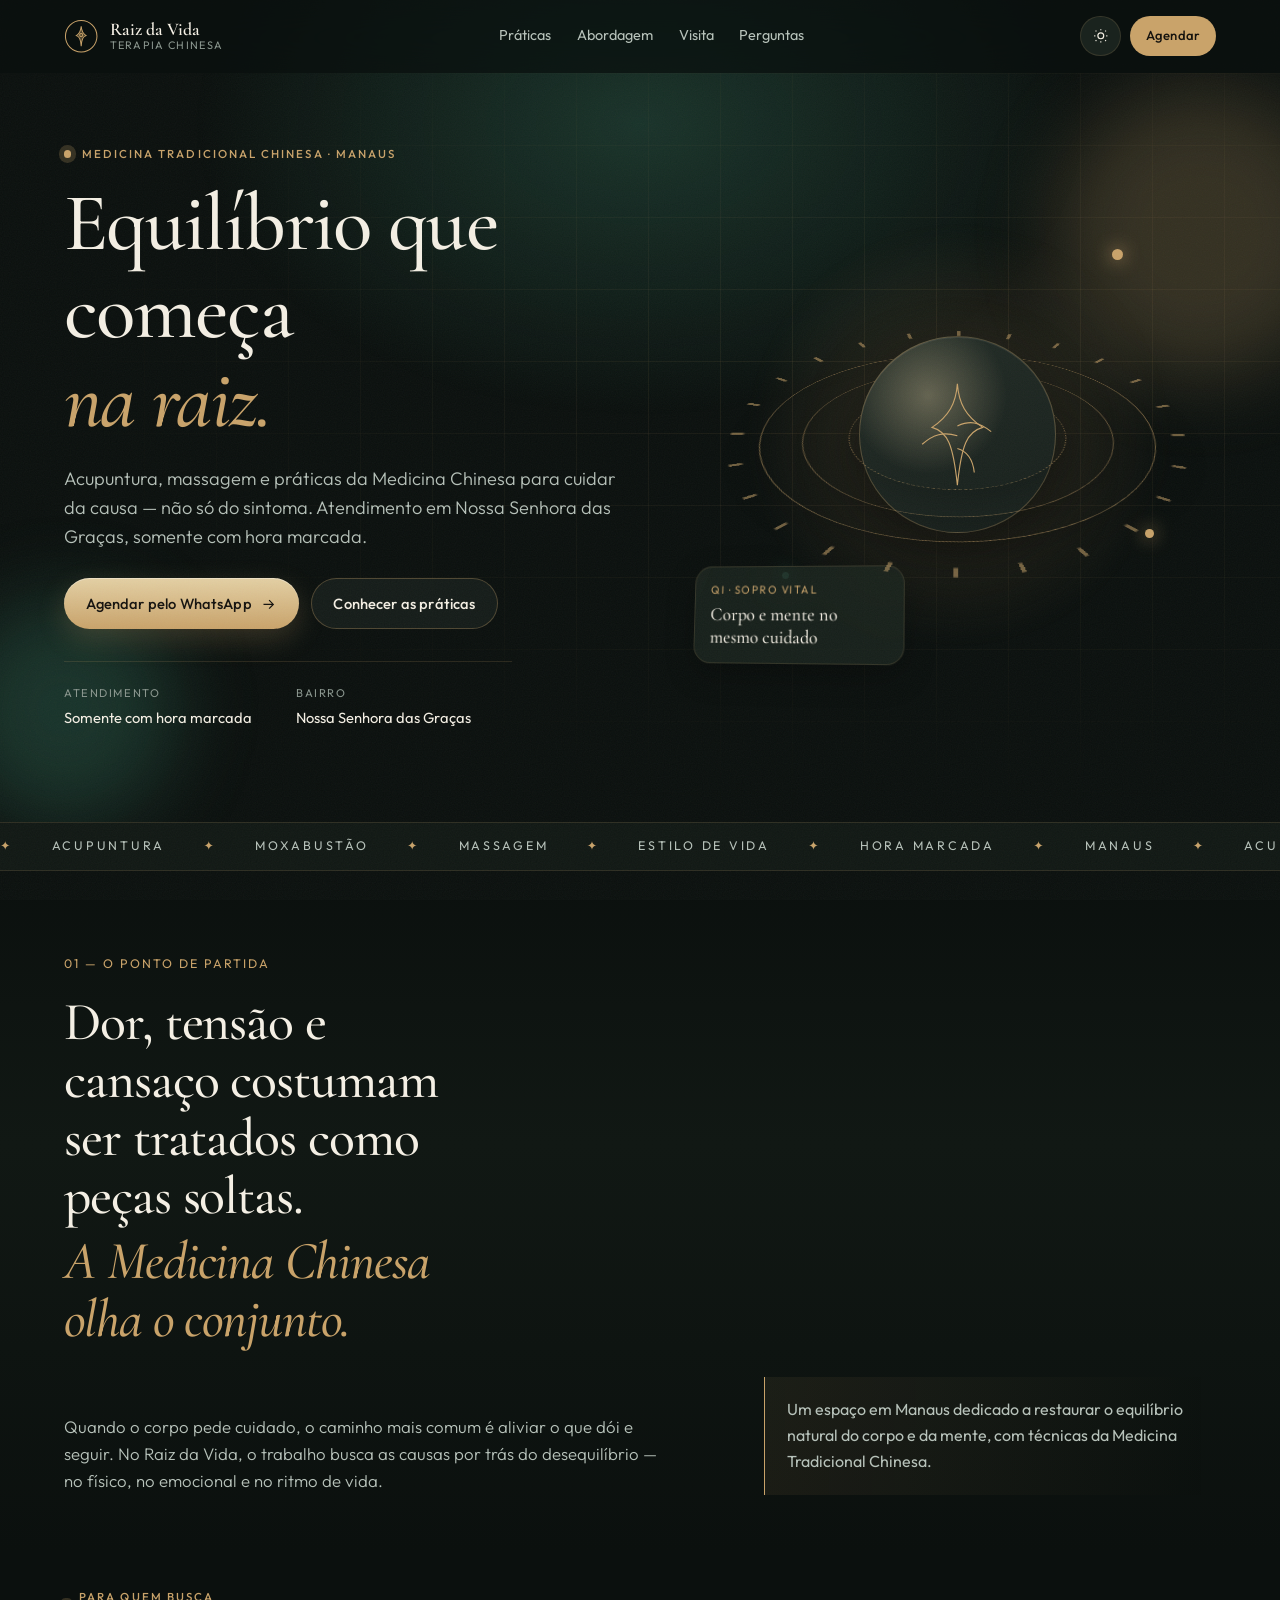
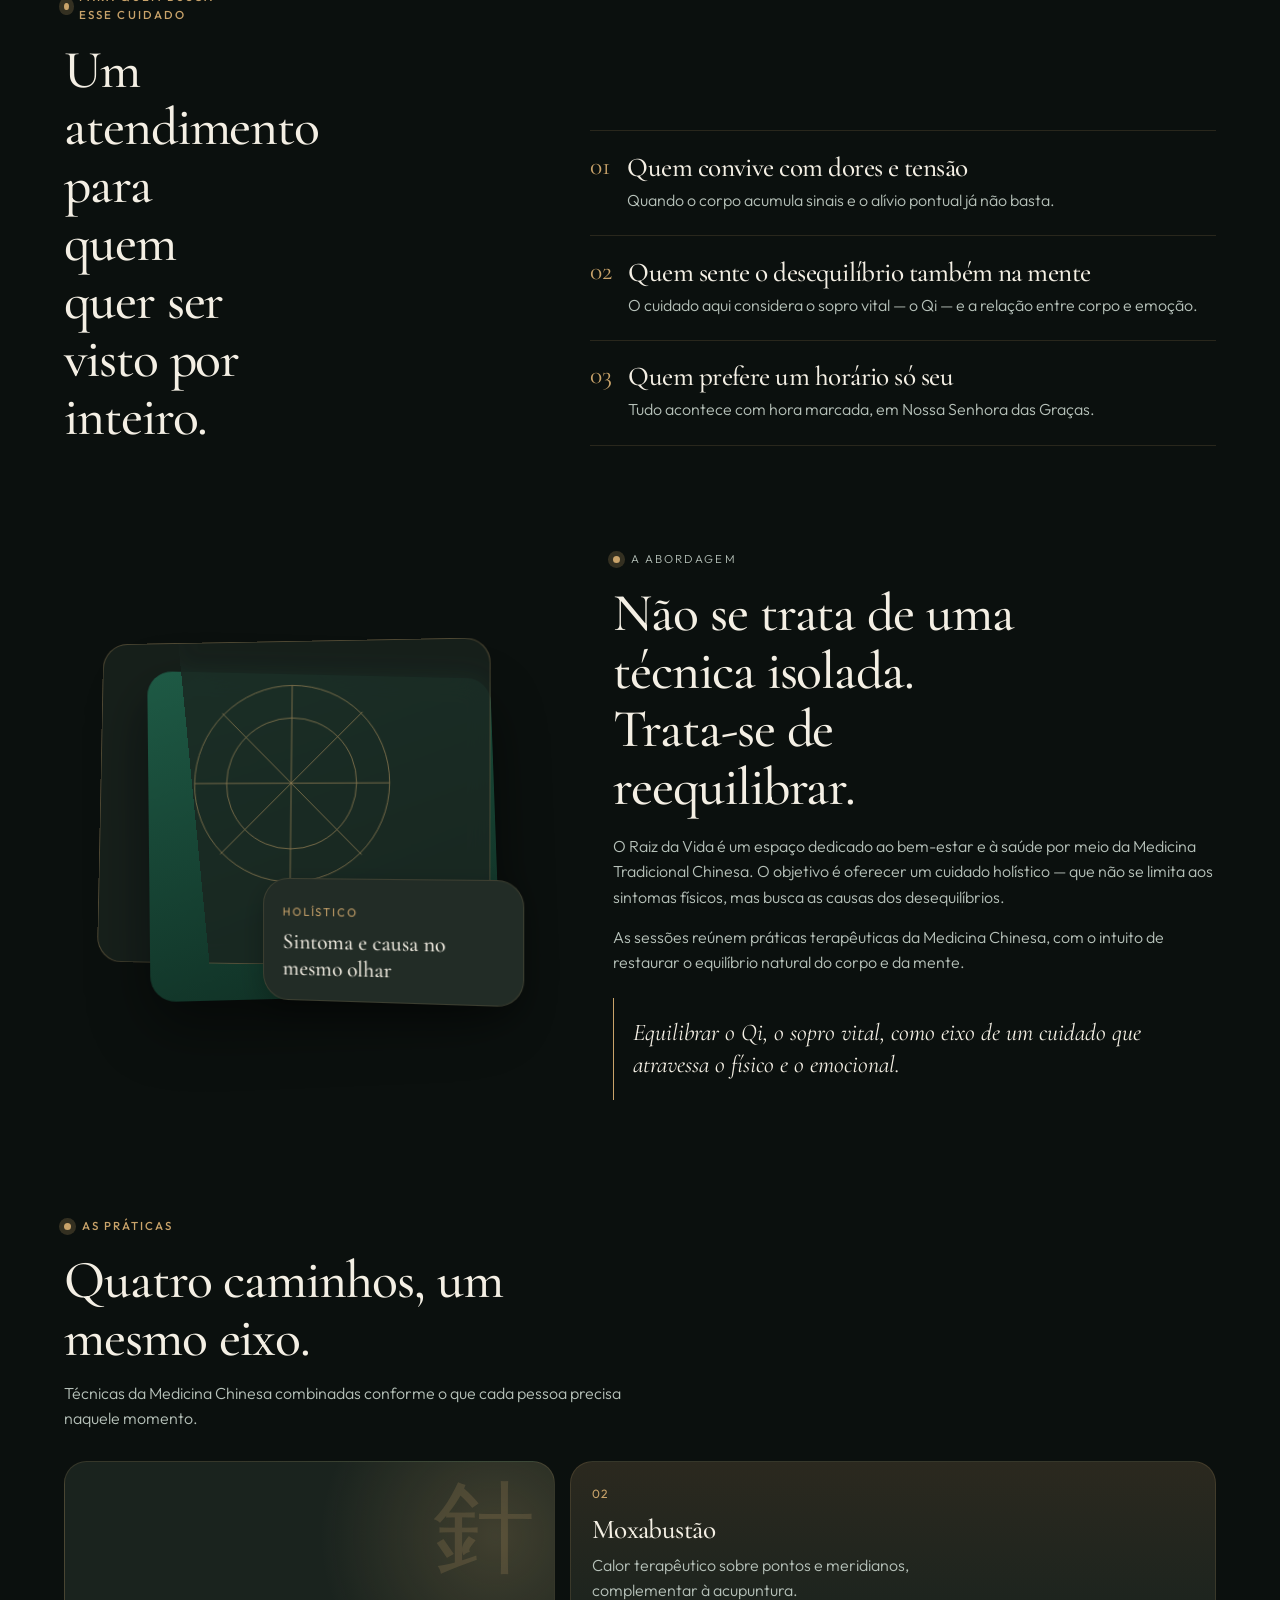
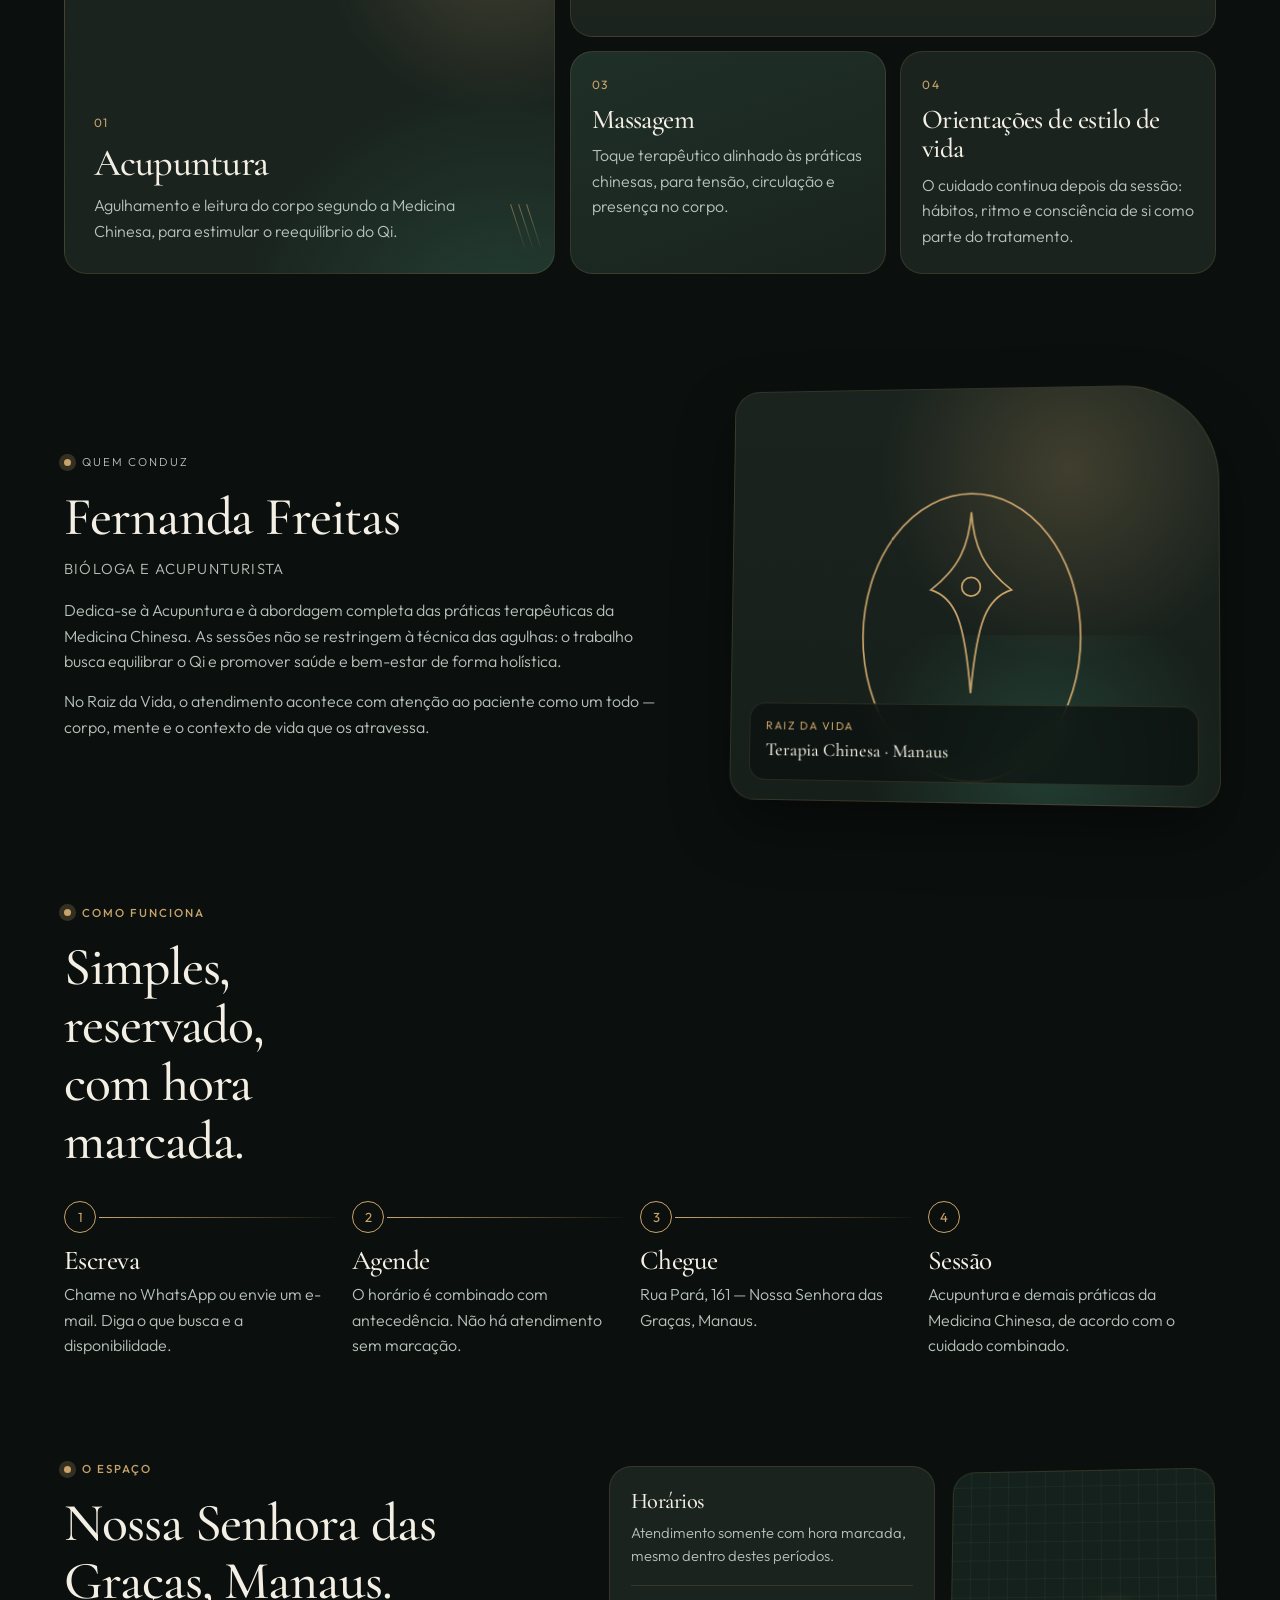
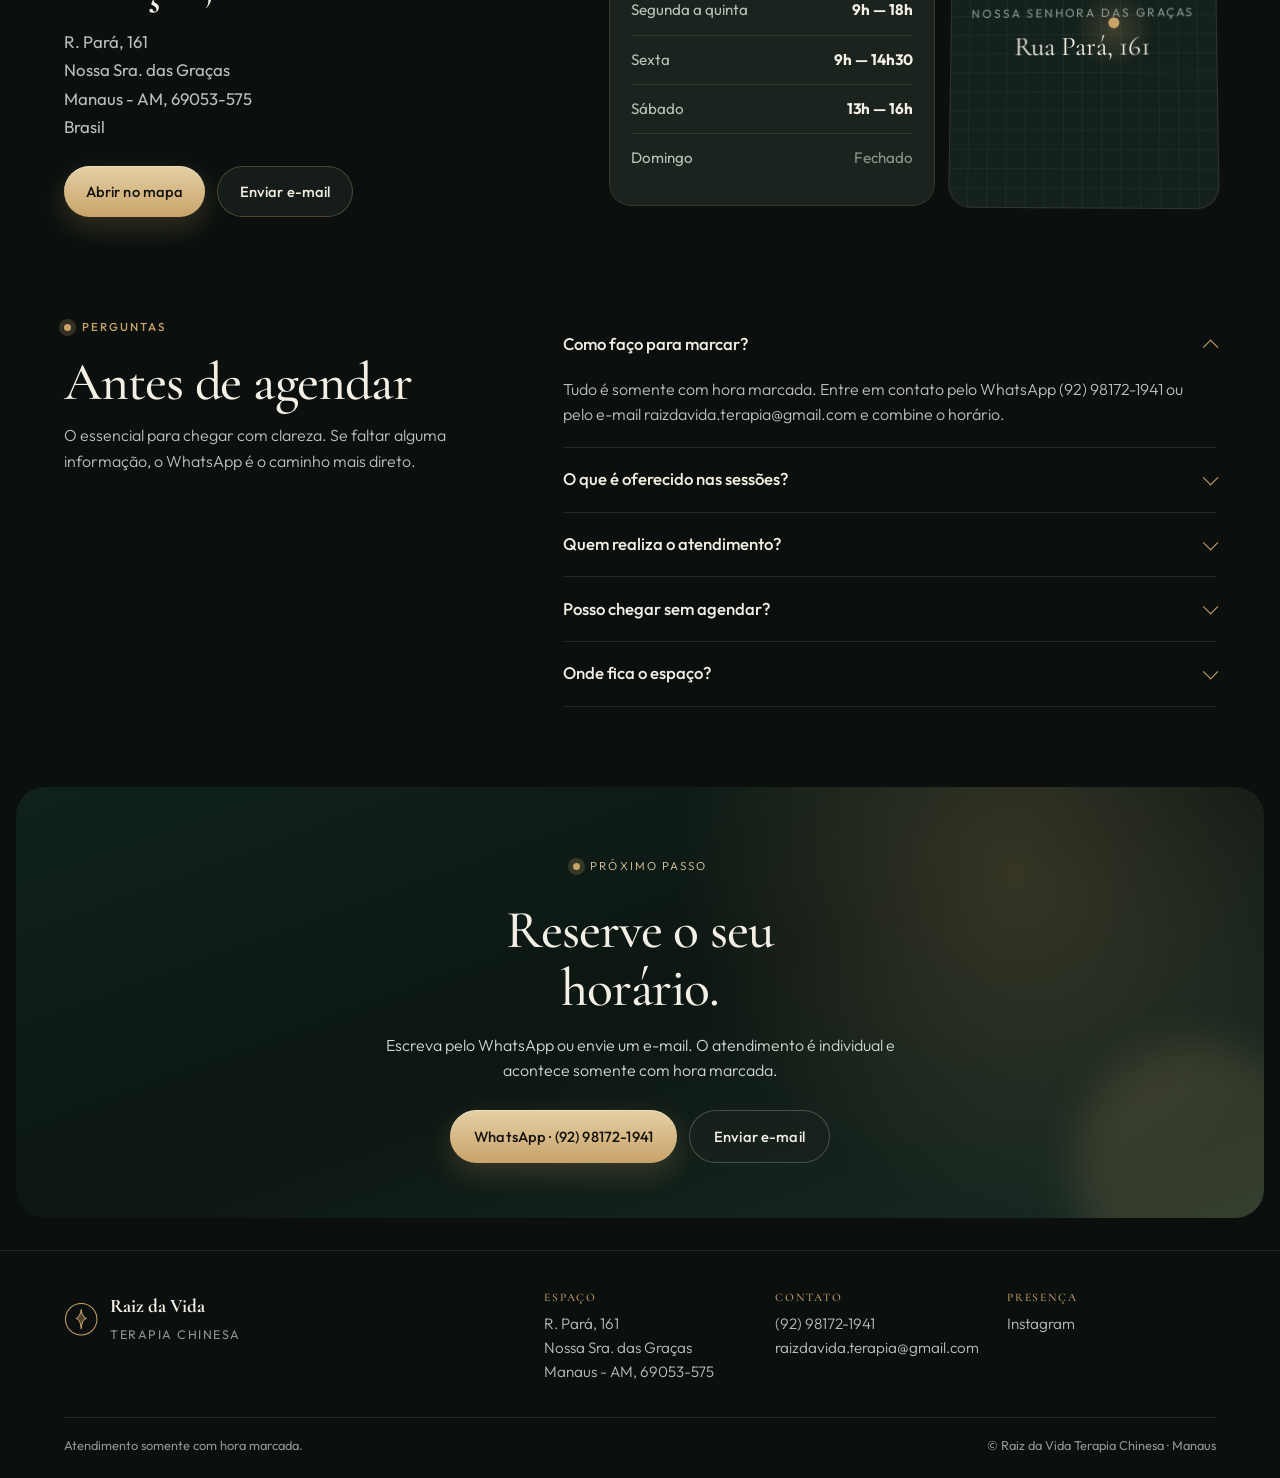
==== commit 393a4344: "a" ====
--- a/raiz-da-vida-terapia-chinesa/index.html
+++ b/raiz-da-vida-terapia-chinesa/index.html
@@ -1,4 +1,4 @@
-<!DOCTYPE html>
+<!doctype html>
 <html lang="pt-BR" data-theme="dark">
   <head>
     <meta charset="UTF-8" />
@@ -14,7 +14,8 @@
       href="https://fonts.googleapis.com/css2?family=Cormorant+Garamond:ital,wght@0,400;0,500;0,600;0,700;1,400;1,500&family=Outfit:wght@300;400;500;600;700&display=swap"
       rel="stylesheet"
     />
-    <link rel="stylesheet" href="./index.css" />
+    <link rel="stylesheet" href="/raiz-da-vida-terapia-chinesa/index.css" />
+    <script src="/raiz-da-vida-terapia-chinesa/index.js"></script>
   </head>
   <body>
     <a class="skip-link" href="#conteudo">Pular para o conteúdo</a>
@@ -28,7 +29,9 @@
           <span class="brand-mark" aria-hidden="true">
             <svg viewBox="0 0 48 48" fill="none">
               <circle cx="24" cy="24" r="22" />
-              <path d="M24 10c.4 6 2.2 10 6.8 13.2C26.4 24.6 24.8 28 24 38c-.8-10-2.4-13.4-6.8-14.8C21.8 20 23.6 16 24 10Z" />
+              <path
+                d="M24 10c.4 6 2.2 10 6.8 13.2C26.4 24.6 24.8 28 24 38c-.8-10-2.4-13.4-6.8-14.8C21.8 20 23.6 16 24 10Z"
+              />
               <circle cx="24" cy="22.5" r="2.2" />
             </svg>
           </span>
@@ -46,16 +49,25 @@
         </nav>
 
         <div class="header-actions">
-          <button class="theme-toggle" type="button" data-theme-toggle aria-label="Alternar tema">
+          <button
+            class="theme-toggle"
+            type="button"
+            data-theme-toggle
+            aria-label="Alternar tema"
+          >
             <span class="theme-icon theme-icon-sun" aria-hidden="true">
               <svg viewBox="0 0 24 24" fill="none">
                 <circle cx="12" cy="12" r="4" />
-                <path d="M12 3v1.6M12 19.4V21M4.9 4.9l1.1 1.1M18 18l1.1 1.1M3 12h1.6M19.4 12H21M4.9 19.1l1.1-1.1M18 6l1.1-1.1" />
+                <path
+                  d="M12 3v1.6M12 19.4V21M4.9 4.9l1.1 1.1M18 18l1.1 1.1M3 12h1.6M19.4 12H21M4.9 19.1l1.1-1.1M18 6l1.1-1.1"
+                />
               </svg>
             </span>
             <span class="theme-icon theme-icon-moon" aria-hidden="true">
               <svg viewBox="0 0 24 24" fill="none">
-                <path d="M18.4 14.2A7.2 7.2 0 0 1 9.8 5.6 7.4 7.4 0 1 0 18.4 14.2Z" />
+                <path
+                  d="M18.4 14.2A7.2 7.2 0 0 1 9.8 5.6 7.4 7.4 0 1 0 18.4 14.2Z"
+                />
               </svg>
             </span>
           </button>
@@ -67,7 +79,13 @@
           >
             Agendar
           </a>
-          <button class="menu-toggle" type="button" data-menu-toggle aria-expanded="false" aria-controls="menu-mobile">
+          <button
+            class="menu-toggle"
+            type="button"
+            data-menu-toggle
+            aria-expanded="false"
+            aria-controls="menu-mobile"
+          >
             <span class="sr-only">Abrir menu</span>
             <span></span>
             <span></span>
@@ -109,7 +127,9 @@
               <em>na raiz.</em>
             </h1>
             <p class="hero-lead">
-              Acupuntura, massagem e práticas da Medicina Chinesa para cuidar da causa — não só do sintoma. Atendimento em Nossa Senhora das Graças, somente com hora marcada.
+              Acupuntura, massagem e práticas da Medicina Chinesa para cuidar da
+              causa — não só do sintoma. Atendimento em Nossa Senhora das
+              Graças, somente com hora marcada.
             </p>
             <div class="hero-cta">
               <a
@@ -146,7 +166,9 @@
               <div class="qi-ticks"></div>
               <div class="qi-core">
                 <svg class="qi-root" viewBox="0 0 160 180" fill="none">
-                  <path d="M80 18c2 28 12 46 36 62-22 6-30 24-36 82-6-58-14-76-36-82 24-16 34-34 36-62Z" />
+                  <path
+                    d="M80 18c2 28 12 46 36 62-22 6-30 24-36 82-6-58-14-76-36-82 24-16 34-34 36-62Z"
+                  />
                   <path d="M80 78c18-8 30-6 48 8" />
                   <path d="M80 92c-20-6-34-2-50 12" />
                   <path d="M80 110c14 4 22 16 24 34" />
@@ -166,8 +188,11 @@
 
       <div class="ribbon" aria-hidden="true">
         <div class="ribbon-track">
-          <span>Acupuntura</span><span>Moxabustão</span><span>Massagem</span><span>Estilo de vida</span><span>Hora marcada</span><span>Manaus</span>
-          <span>Acupuntura</span><span>Moxabustão</span><span>Massagem</span><span>Estilo de vida</span><span>Hora marcada</span><span>Manaus</span>
+          <span>Acupuntura</span><span>Moxabustão</span><span>Massagem</span
+          ><span>Estilo de vida</span><span>Hora marcada</span
+          ><span>Manaus</span> <span>Acupuntura</span><span>Moxabustão</span
+          ><span>Massagem</span><span>Estilo de vida</span
+          ><span>Hora marcada</span><span>Manaus</span>
         </div>
       </div>
 
@@ -180,10 +205,15 @@
           </h2>
           <div class="problem-grid">
             <p class="problem-copy reveal">
-              Quando o corpo pede cuidado, o caminho mais comum é aliviar o que dói e seguir. No Raiz da Vida, o trabalho busca as causas por trás do desequilíbrio — no físico, no emocional e no ritmo de vida.
+              Quando o corpo pede cuidado, o caminho mais comum é aliviar o que
+              dói e seguir. No Raiz da Vida, o trabalho busca as causas por trás
+              do desequilíbrio — no físico, no emocional e no ritmo de vida.
             </p>
             <aside class="problem-note reveal">
-              <p>Um espaço em Manaus dedicado a restaurar o equilíbrio natural do corpo e da mente, com técnicas da Medicina Tradicional Chinesa.</p>
+              <p>
+                Um espaço em Manaus dedicado a restaurar o equilíbrio natural do
+                corpo e da mente, com técnicas da Medicina Tradicional Chinesa.
+              </p>
             </aside>
           </div>
         </div>
@@ -192,7 +222,9 @@
       <section class="for-whom" id="para-quem">
         <div class="section-wrap">
           <div class="for-whom-head reveal">
-            <p class="eyebrow"><span class="eyebrow-dot"></span> Para quem busca esse cuidado</p>
+            <p class="eyebrow">
+              <span class="eyebrow-dot"></span> Para quem busca esse cuidado
+            </p>
             <h2>Um atendimento para quem quer ser visto por inteiro.</h2>
           </div>
           <ol class="for-whom-list">
@@ -200,21 +232,28 @@
               <span class="fw-num">01</span>
               <div>
                 <h3>Quem convive com dores e tensão</h3>
-                <p>Quando o corpo acumula sinais e o alívio pontual já não basta.</p>
+                <p>
+                  Quando o corpo acumula sinais e o alívio pontual já não basta.
+                </p>
               </div>
             </li>
             <li class="reveal">
               <span class="fw-num">02</span>
               <div>
                 <h3>Quem sente o desequilíbrio também na mente</h3>
-                <p>O cuidado aqui considera o sopro vital — o Qi — e a relação entre corpo e emoção.</p>
+                <p>
+                  O cuidado aqui considera o sopro vital — o Qi — e a relação
+                  entre corpo e emoção.
+                </p>
               </div>
             </li>
             <li class="reveal">
               <span class="fw-num">03</span>
               <div>
                 <h3>Quem prefere um horário só seu</h3>
-                <p>Tudo acontece com hora marcada, em Nossa Senhora das Graças.</p>
+                <p>
+                  Tudo acontece com hora marcada, em Nossa Senhora das Graças.
+                </p>
               </div>
             </li>
           </ol>
@@ -243,15 +282,24 @@
 
           <div class="approach-copy reveal">
             <p class="eyebrow"><span class="eyebrow-dot"></span> A abordagem</p>
-            <h2>Não se trata de uma técnica isolada. Trata-se de reequilibrar.</h2>
-            <p>
-              O Raiz da Vida é um espaço dedicado ao bem-estar e à saúde por meio da Medicina Tradicional Chinesa. O objetivo é oferecer um cuidado holístico — que não se limita aos sintomas físicos, mas busca as causas dos desequilíbrios.
-            </p>
-            <p>
-              As sessões reúnem práticas terapêuticas da Medicina Chinesa, com o intuito de restaurar o equilíbrio natural do corpo e da mente.
+            <h2>
+              Não se trata de uma técnica isolada. Trata-se de reequilibrar.
+            </h2>
+            <p>
+              O Raiz da Vida é um espaço dedicado ao bem-estar e à saúde por
+              meio da Medicina Tradicional Chinesa. O objetivo é oferecer um
+              cuidado holístico — que não se limita aos sintomas físicos, mas
+              busca as causas dos desequilíbrios.
+            </p>
+            <p>
+              As sessões reúnem práticas terapêuticas da Medicina Chinesa, com o
+              intuito de restaurar o equilíbrio natural do corpo e da mente.
             </p>
             <blockquote>
-              <p>Equilibrar o Qi, o sopro vital, como eixo de um cuidado que atravessa o físico e o emocional.</p>
+              <p>
+                Equilibrar o Qi, o sopro vital, como eixo de um cuidado que
+                atravessa o físico e o emocional.
+              </p>
             </blockquote>
           </div>
         </div>
@@ -262,14 +310,20 @@
           <div class="practices-head reveal">
             <p class="eyebrow"><span class="eyebrow-dot"></span> As práticas</p>
             <h2>Quatro caminhos, um mesmo eixo.</h2>
-            <p>Técnicas da Medicina Chinesa combinadas conforme o que cada pessoa precisa naquele momento.</p>
+            <p>
+              Técnicas da Medicina Chinesa combinadas conforme o que cada pessoa
+              precisa naquele momento.
+            </p>
           </div>
 
           <div class="bento">
             <article class="bento-item bento-acu reveal">
               <div class="bento-kicker">01</div>
               <h3>Acupuntura</h3>
-              <p>Agulhamento e leitura do corpo segundo a Medicina Chinesa, para estimular o reequilíbrio do Qi.</p>
+              <p>
+                Agulhamento e leitura do corpo segundo a Medicina Chinesa, para
+                estimular o reequilíbrio do Qi.
+              </p>
               <div class="bento-ornament acu-ornament" aria-hidden="true">
                 <span></span><span></span><span></span>
               </div>
@@ -278,19 +332,28 @@
             <article class="bento-item bento-moxa reveal">
               <div class="bento-kicker">02</div>
               <h3>Moxabustão</h3>
-              <p>Calor terapêutico sobre pontos e meridianos, complementar à acupuntura.</p>
+              <p>
+                Calor terapêutico sobre pontos e meridianos, complementar à
+                acupuntura.
+              </p>
             </article>
 
             <article class="bento-item bento-mass reveal">
               <div class="bento-kicker">03</div>
               <h3>Massagem</h3>
-              <p>Toque terapêutico alinhado às práticas chinesas, para tensão, circulação e presença no corpo.</p>
+              <p>
+                Toque terapêutico alinhado às práticas chinesas, para tensão,
+                circulação e presença no corpo.
+              </p>
             </article>
 
             <article class="bento-item bento-life reveal">
               <div class="bento-kicker">04</div>
               <h3>Orientações de estilo de vida</h3>
-              <p>O cuidado continua depois da sessão: hábitos, ritmo e consciência de si como parte do tratamento.</p>
+              <p>
+                O cuidado continua depois da sessão: hábitos, ritmo e
+                consciência de si como parte do tratamento.
+              </p>
             </article>
           </div>
         </div>
@@ -303,10 +366,14 @@
             <h2>Fernanda Freitas</h2>
             <p class="about-role">Bióloga e acupunturista</p>
             <p>
-              Dedica-se à Acupuntura e à abordagem completa das práticas terapêuticas da Medicina Chinesa. As sessões não se restringem à técnica das agulhas: o trabalho busca equilibrar o Qi e promover saúde e bem-estar de forma holística.
-            </p>
-            <p>
-              No Raiz da Vida, o atendimento acontece com atenção ao paciente como um todo — corpo, mente e o contexto de vida que os atravessa.
+              Dedica-se à Acupuntura e à abordagem completa das práticas
+              terapêuticas da Medicina Chinesa. As sessões não se restringem à
+              técnica das agulhas: o trabalho busca equilibrar o Qi e promover
+              saúde e bem-estar de forma holística.
+            </p>
+            <p>
+              No Raiz da Vida, o atendimento acontece com atenção ao paciente
+              como um todo — corpo, mente e o contexto de vida que os atravessa.
             </p>
           </div>
 
@@ -315,7 +382,9 @@
               <div class="portrait-glow"></div>
               <svg class="portrait-mark" viewBox="0 0 200 260" fill="none">
                 <ellipse cx="100" cy="128" rx="70" ry="92" />
-                <path d="M100 48c1.6 22 8 36 26 50-16 5-22 20-26 66-4-46-10-61-26-66 18-14 24.4-28 26-50Z" />
+                <path
+                  d="M100 48c1.6 22 8 36 26 50-16 5-22 20-26 66-4-46-10-61-26-66 18-14 24.4-28 26-50Z"
+                />
                 <circle cx="100" cy="96" r="6" />
               </svg>
               <div class="portrait-caption">
@@ -330,7 +399,9 @@
       <section class="flow" id="como-funciona">
         <div class="section-wrap">
           <div class="flow-head reveal">
-            <p class="eyebrow"><span class="eyebrow-dot"></span> Como funciona</p>
+            <p class="eyebrow">
+              <span class="eyebrow-dot"></span> Como funciona
+            </p>
             <h2>Simples, reservado, com hora marcada.</h2>
           </div>
 
@@ -338,12 +409,18 @@
             <li class="reveal">
               <span class="flow-step">1</span>
               <h3>Escreva</h3>
-              <p>Chame no WhatsApp ou envie um e-mail. Diga o que busca e a disponibilidade.</p>
+              <p>
+                Chame no WhatsApp ou envie um e-mail. Diga o que busca e a
+                disponibilidade.
+              </p>
             </li>
             <li class="reveal">
               <span class="flow-step">2</span>
               <h3>Agende</h3>
-              <p>O horário é combinado com antecedência. Não há atendimento sem marcação.</p>
+              <p>
+                O horário é combinado com antecedência. Não há atendimento sem
+                marcação.
+              </p>
             </li>
             <li class="reveal">
               <span class="flow-step">3</span>
@@ -353,7 +430,10 @@
             <li class="reveal">
               <span class="flow-step">4</span>
               <h3>Sessão</h3>
-              <p>Acupuntura e demais práticas da Medicina Chinesa, de acordo com o cuidado combinado.</p>
+              <p>
+                Acupuntura e demais práticas da Medicina Chinesa, de acordo com
+                o cuidado combinado.
+              </p>
             </li>
           </ol>
         </div>
@@ -379,7 +459,11 @@
               >
                 Abrir no mapa
               </a>
-              <a class="btn btn-ghost" href="mailto:raizdavida.terapia@gmail.com">Enviar e-mail</a>
+              <a
+                class="btn btn-ghost"
+                href="mailto:raizdavida.terapia@gmail.com"
+                >Enviar e-mail</a
+              >
             </div>
           </div>
 
@@ -387,13 +471,18 @@
             <div class="hours-card">
               <div class="hours-head">
                 <h3>Horários</h3>
-                <p>Atendimento somente com hora marcada, mesmo dentro destes períodos.</p>
+                <p>
+                  Atendimento somente com hora marcada, mesmo dentro destes
+                  períodos.
+                </p>
               </div>
               <ul class="hours-list">
                 <li><span>Segunda a quinta</span><strong>9h — 18h</strong></li>
                 <li><span>Sexta</span><strong>9h — 14h30</strong></li>
                 <li><span>Sábado</span><strong>13h — 16h</strong></li>
-                <li class="hours-closed"><span>Domingo</span><strong>Fechado</strong></li>
+                <li class="hours-closed">
+                  <span>Domingo</span><strong>Fechado</strong>
+                </li>
               </ul>
             </div>
             <div class="map-card">
@@ -411,29 +500,50 @@
           <div class="faq-intro reveal">
             <p class="eyebrow"><span class="eyebrow-dot"></span> Perguntas</p>
             <h2>Antes de agendar</h2>
-            <p>O essencial para chegar com clareza. Se faltar alguma informação, o WhatsApp é o caminho mais direto.</p>
+            <p>
+              O essencial para chegar com clareza. Se faltar alguma informação,
+              o WhatsApp é o caminho mais direto.
+            </p>
           </div>
 
           <div class="faq-list">
             <details class="faq-item reveal" open>
               <summary>Como faço para marcar?</summary>
-              <p>Tudo é somente com hora marcada. Entre em contato pelo WhatsApp (92) 98172-1941 ou pelo e-mail raizdavida.terapia@gmail.com e combine o horário.</p>
+              <p>
+                Tudo é somente com hora marcada. Entre em contato pelo WhatsApp
+                (92) 98172-1941 ou pelo e-mail raizdavida.terapia@gmail.com e
+                combine o horário.
+              </p>
             </details>
             <details class="faq-item reveal">
               <summary>O que é oferecido nas sessões?</summary>
-              <p>Práticas da Medicina Tradicional Chinesa: acupuntura, moxabustão, massagem e orientações de estilo de vida. A sessão é pensada de forma holística, não como uma técnica isolada.</p>
+              <p>
+                Práticas da Medicina Tradicional Chinesa: acupuntura,
+                moxabustão, massagem e orientações de estilo de vida. A sessão é
+                pensada de forma holística, não como uma técnica isolada.
+              </p>
             </details>
             <details class="faq-item reveal">
               <summary>Quem realiza o atendimento?</summary>
-              <p>Fernanda Freitas, bióloga e acupunturista. As sessões incluem a Acupuntura e as demais práticas terapêuticas da Medicina Chinesa, com foco em equilibrar o Qi.</p>
+              <p>
+                Fernanda Freitas, bióloga e acupunturista. As sessões incluem a
+                Acupuntura e as demais práticas terapêuticas da Medicina
+                Chinesa, com foco em equilibrar o Qi.
+              </p>
             </details>
             <details class="faq-item reveal">
               <summary>Posso chegar sem agendar?</summary>
-              <p>Não. O atendimento acontece apenas com hora marcada, inclusive nos dias e horários de funcionamento.</p>
+              <p>
+                Não. O atendimento acontece apenas com hora marcada, inclusive
+                nos dias e horários de funcionamento.
+              </p>
             </details>
             <details class="faq-item reveal">
               <summary>Onde fica o espaço?</summary>
-              <p>R. Pará, 161 — Nossa Senhora das Graças, Manaus - AM, CEP 69053-575.</p>
+              <p>
+                R. Pará, 161 — Nossa Senhora das Graças, Manaus - AM, CEP
+                69053-575.
+              </p>
             </details>
           </div>
         </div>
@@ -442,9 +552,14 @@
       <section class="final-cta" id="agendar">
         <div class="cta-orb" aria-hidden="true"></div>
         <div class="section-wrap cta-wrap reveal">
-          <p class="eyebrow light"><span class="eyebrow-dot"></span> Próximo passo</p>
+          <p class="eyebrow light">
+            <span class="eyebrow-dot"></span> Próximo passo
+          </p>
           <h2>Reserve o seu horário.</h2>
-          <p>Escreva pelo WhatsApp ou envie um e-mail. O atendimento é individual e acontece somente com hora marcada.</p>
+          <p>
+            Escreva pelo WhatsApp ou envie um e-mail. O atendimento é individual
+            e acontece somente com hora marcada.
+          </p>
           <div class="cta-row">
             <a
               class="btn btn-primary btn-lg"
@@ -454,7 +569,11 @@
             >
               WhatsApp · (92) 98172-1941
             </a>
-            <a class="btn btn-ghost btn-lg" href="mailto:raizdavida.terapia@gmail.com">Enviar e-mail</a>
+            <a
+              class="btn btn-ghost btn-lg"
+              href="mailto:raizdavida.terapia@gmail.com"
+              >Enviar e-mail</a
+            >
           </div>
         </div>
       </section>
@@ -466,7 +585,9 @@
           <span class="brand-mark" aria-hidden="true">
             <svg viewBox="0 0 48 48" fill="none">
               <circle cx="24" cy="24" r="22" />
-              <path d="M24 10c.4 6 2.2 10 6.8 13.2C26.4 24.6 24.8 28 24 38c-.8-10-2.4-13.4-6.8-14.8C21.8 20 23.6 16 24 10Z" />
+              <path
+                d="M24 10c.4 6 2.2 10 6.8 13.2C26.4 24.6 24.8 28 24 38c-.8-10-2.4-13.4-6.8-14.8C21.8 20 23.6 16 24 10Z"
+              />
             </svg>
           </span>
           <div>
@@ -478,19 +599,34 @@
         <div class="footer-cols">
           <div>
             <h3>Espaço</h3>
-            <p>R. Pará, 161<br />Nossa Sra. das Graças<br />Manaus - AM, 69053-575</p>
+            <p>
+              R. Pará, 161<br />Nossa Sra. das Graças<br />Manaus - AM,
+              69053-575
+            </p>
           </div>
           <div>
             <h3>Contato</h3>
             <p>
-              <a href="https://wa.me/5592981721941" target="_blank" rel="noopener noreferrer">(92) 98172-1941</a><br />
-              <a href="mailto:raizdavida.terapia@gmail.com">raizdavida.terapia@gmail.com</a>
+              <a
+                href="https://wa.me/5592981721941"
+                target="_blank"
+                rel="noopener noreferrer"
+                >(92) 98172-1941</a
+              ><br />
+              <a href="mailto:raizdavida.terapia@gmail.com"
+                >raizdavida.terapia@gmail.com</a
+              >
             </p>
           </div>
           <div>
             <h3>Presença</h3>
             <p>
-              <a href="https://www.instagram.com/raizdavida_terapia/" target="_blank" rel="noopener noreferrer">Instagram</a>
+              <a
+                href="https://www.instagram.com/raizdavida_terapia/"
+                target="_blank"
+                rel="noopener noreferrer"
+                >Instagram</a
+              >
             </p>
           </div>
         </div>
@@ -500,7 +636,5 @@
         <p>© Raiz da Vida Terapia Chinesa · Manaus</p>
       </div>
     </footer>
-
-    <script src="./index.js"></script>
   </body>
 </html>
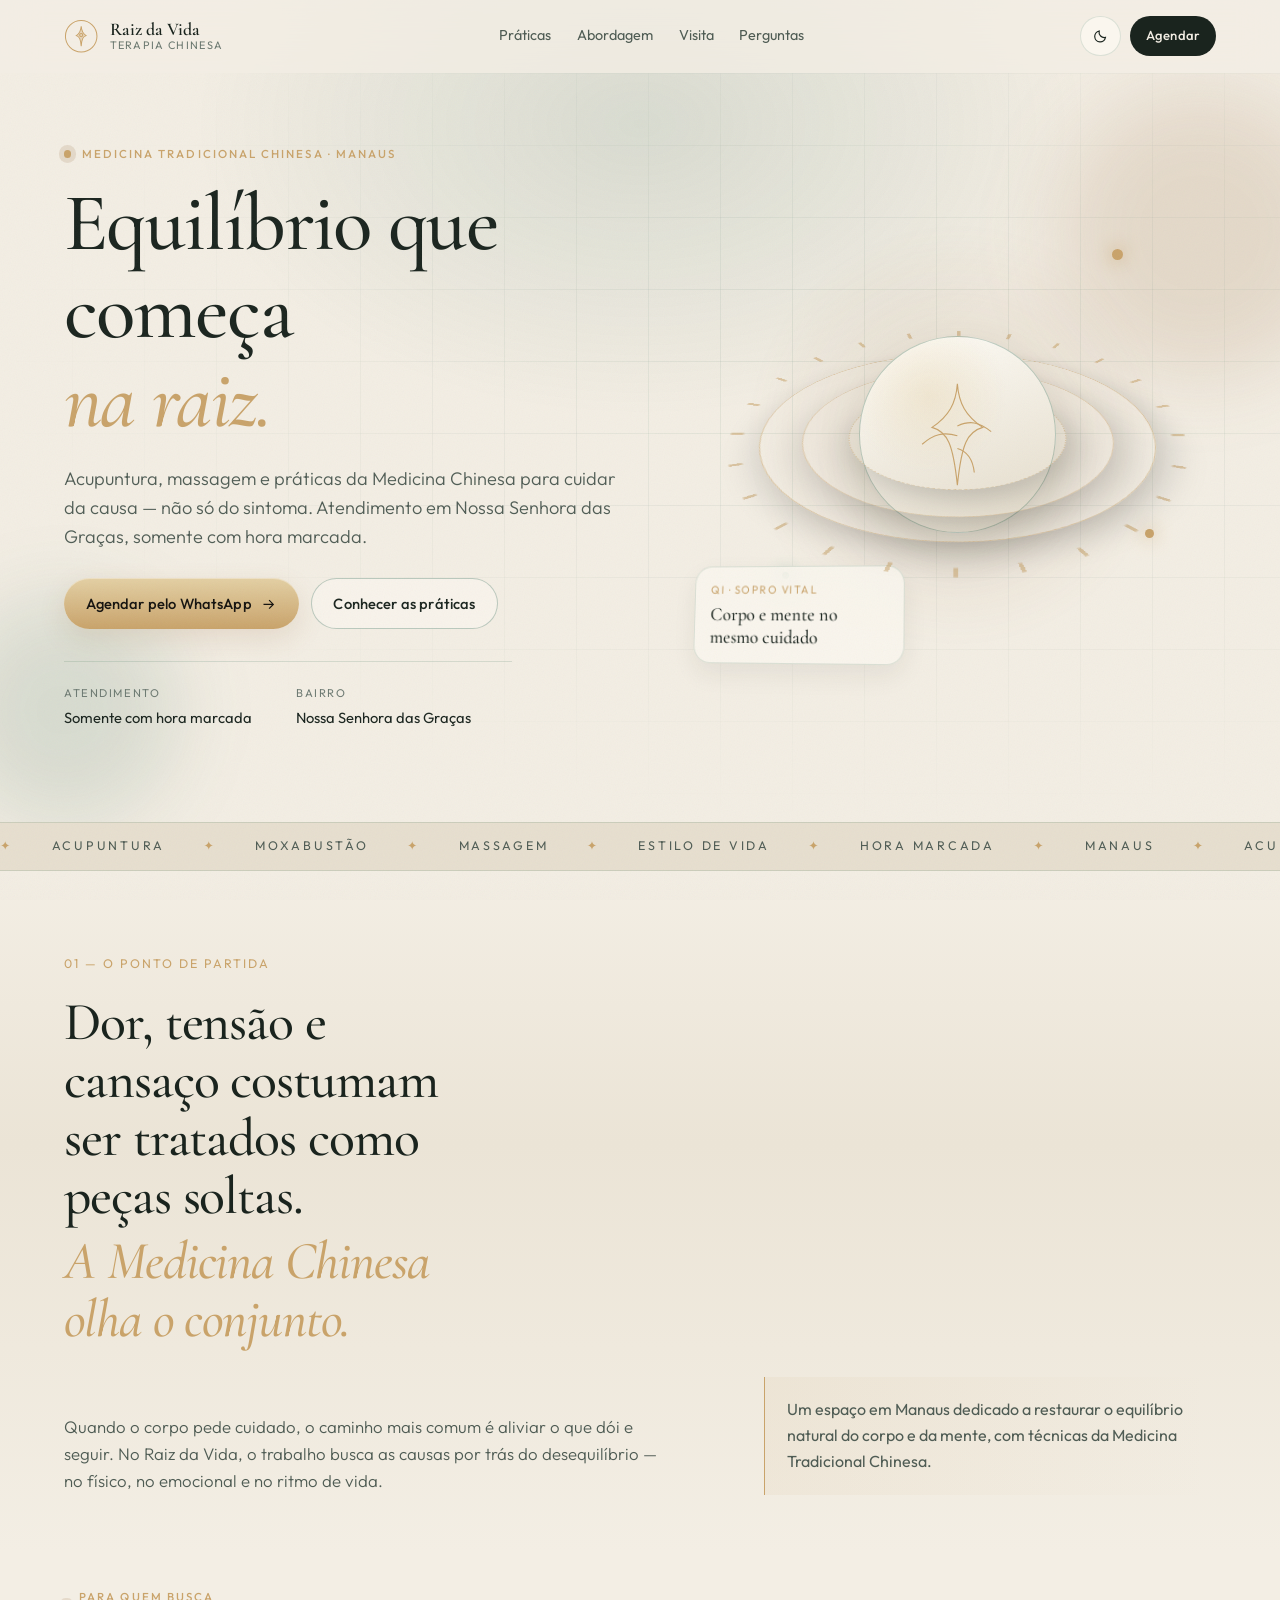
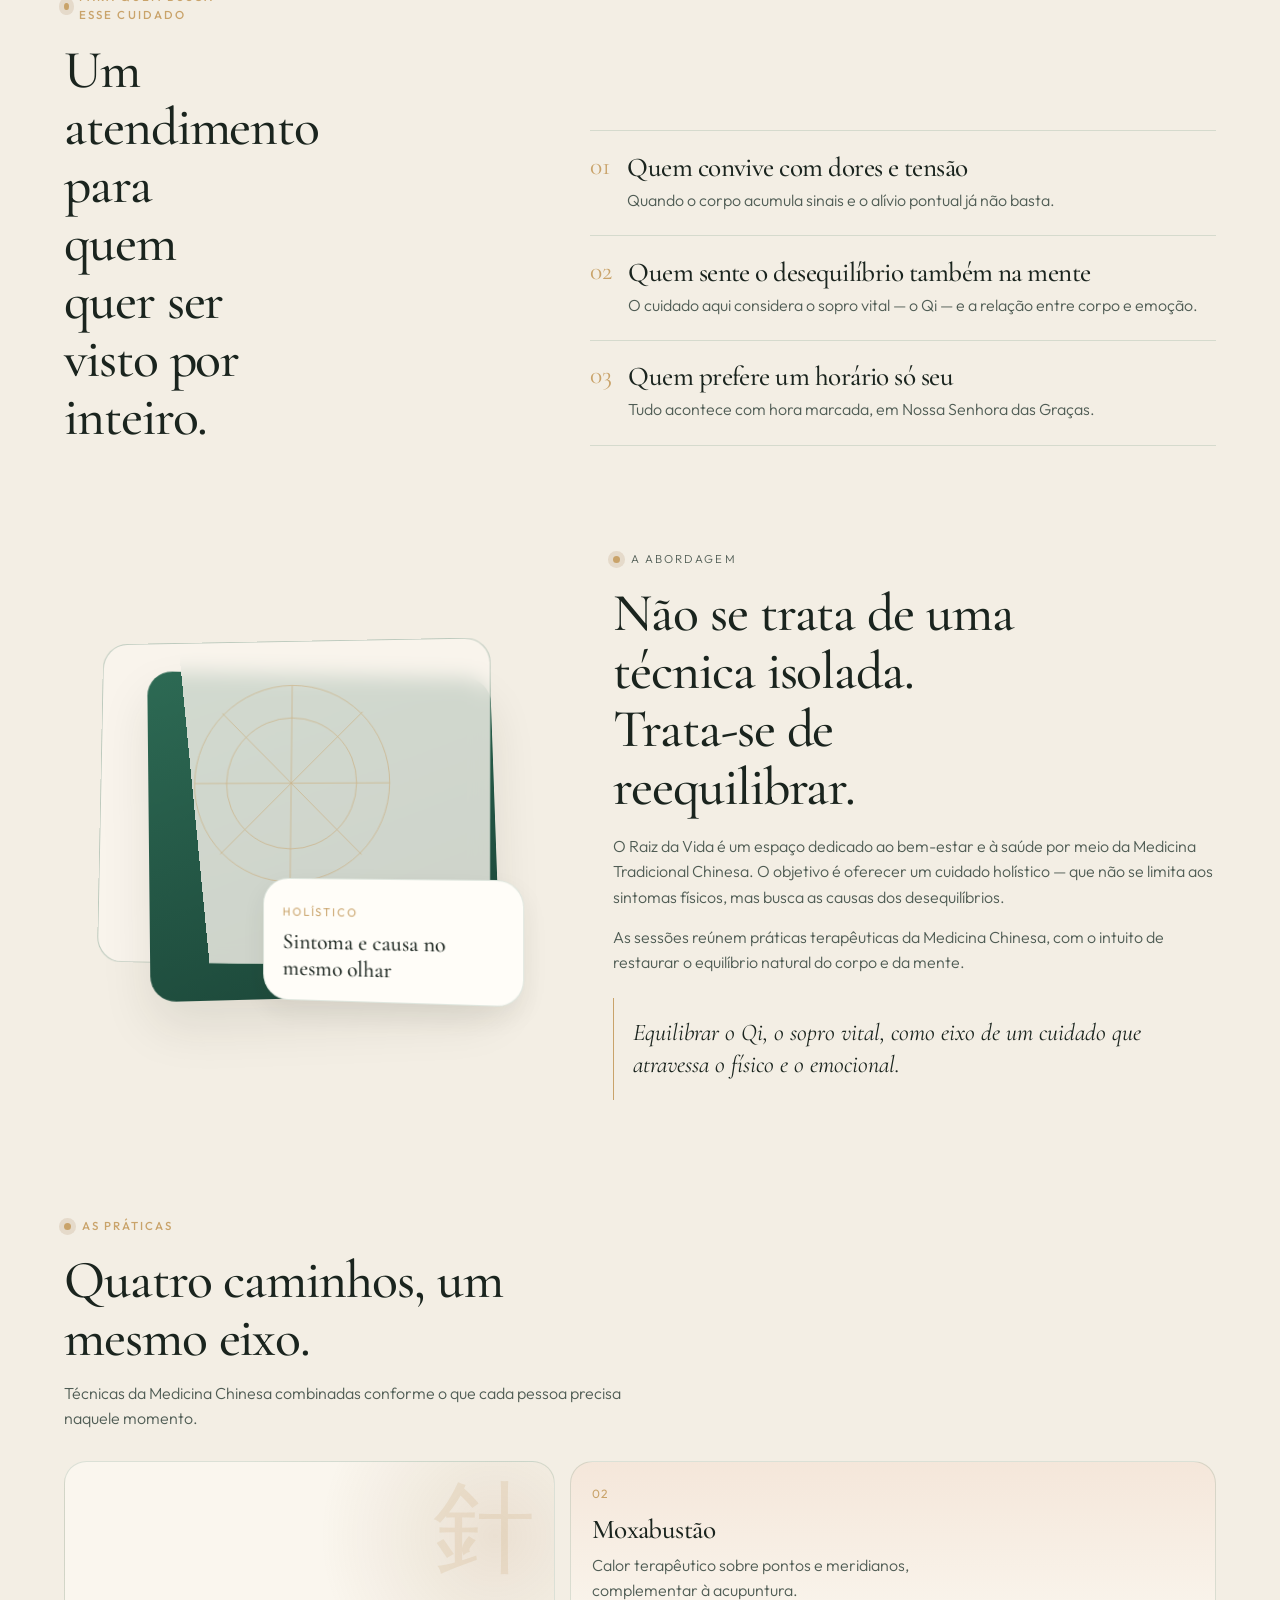
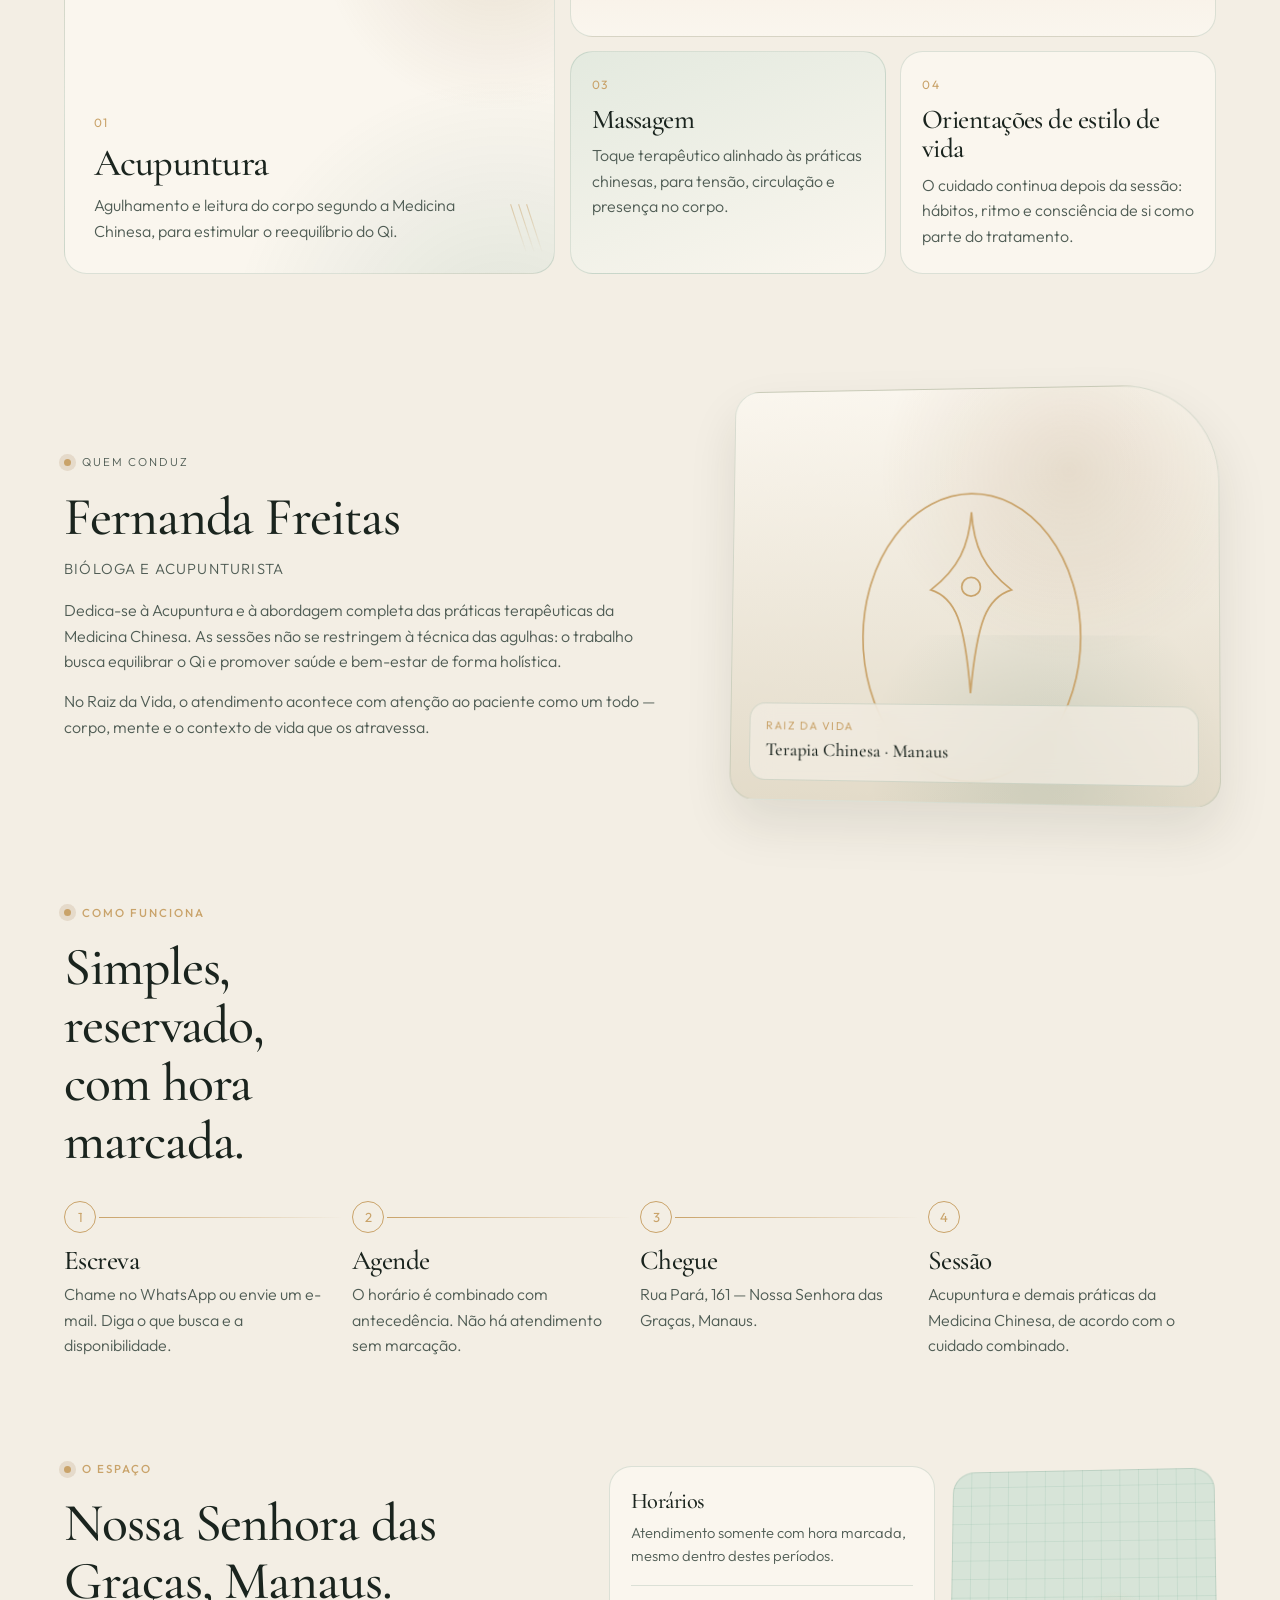
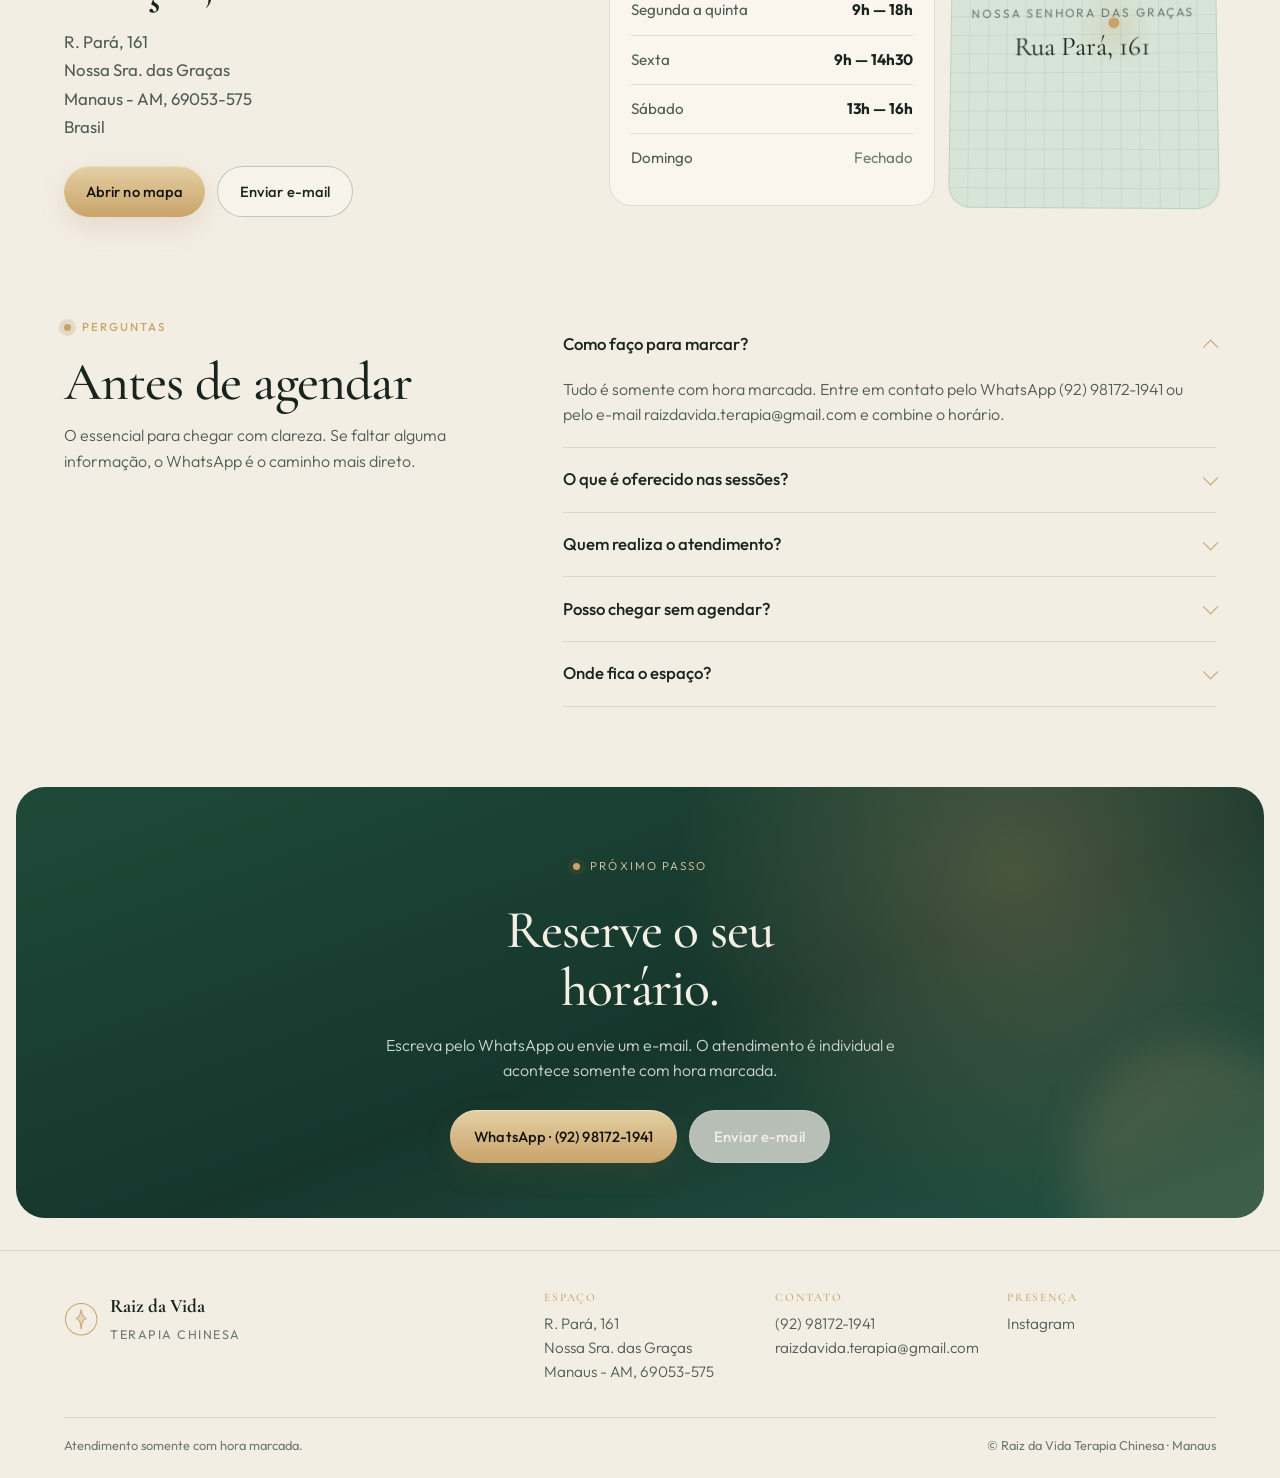
==== commit e5ff633f: "A" ====
--- a/raiz-da-vida-terapia-chinesa/index.html
+++ b/raiz-da-vida-terapia-chinesa/index.html
@@ -15,7 +15,7 @@
       rel="stylesheet"
     />
     <link rel="stylesheet" href="/raiz-da-vida-terapia-chinesa/index.css" />
-    <script src="/raiz-da-vida-terapia-chinesa/index.js"></script>
+    <script src="/raiz-da-vida-terapia-chinesa/index.js" defer></script>
   </head>
   <body>
     <a class="skip-link" href="#conteudo">Pular para o conteúdo</a>
